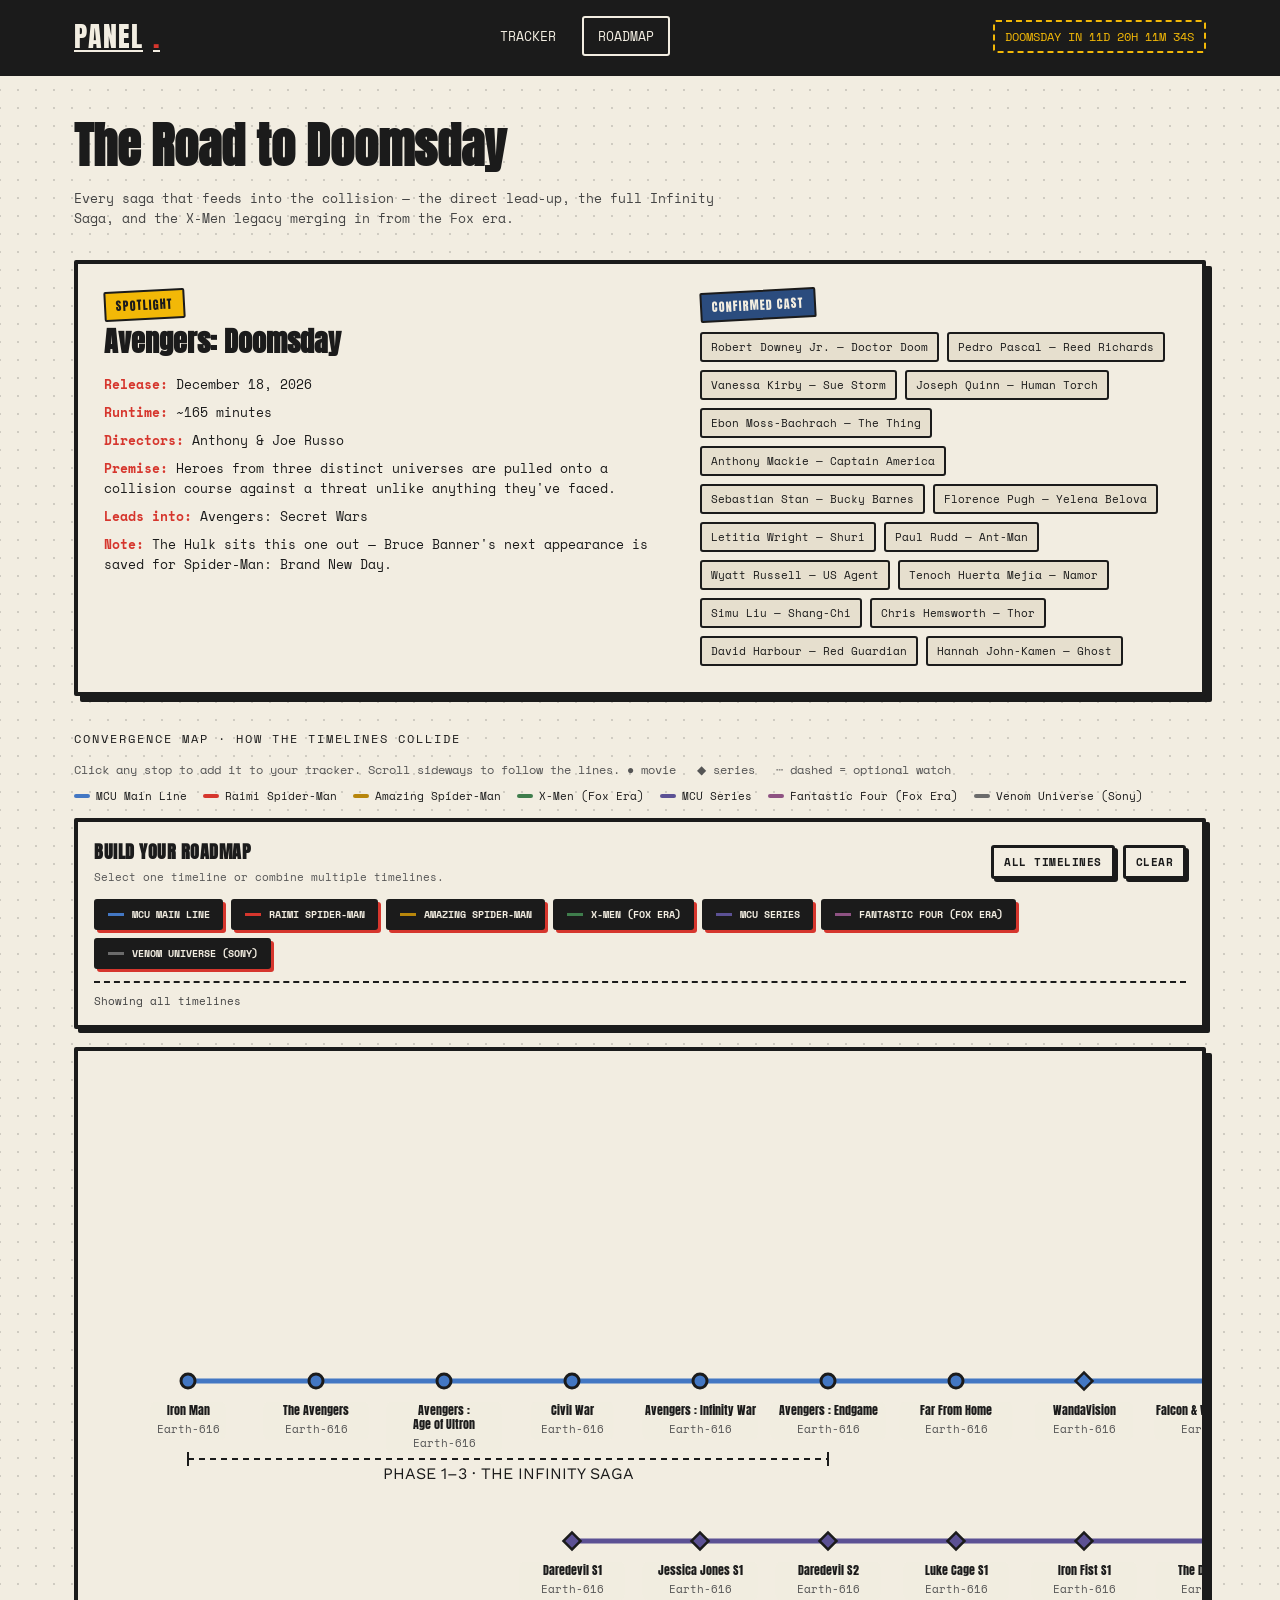
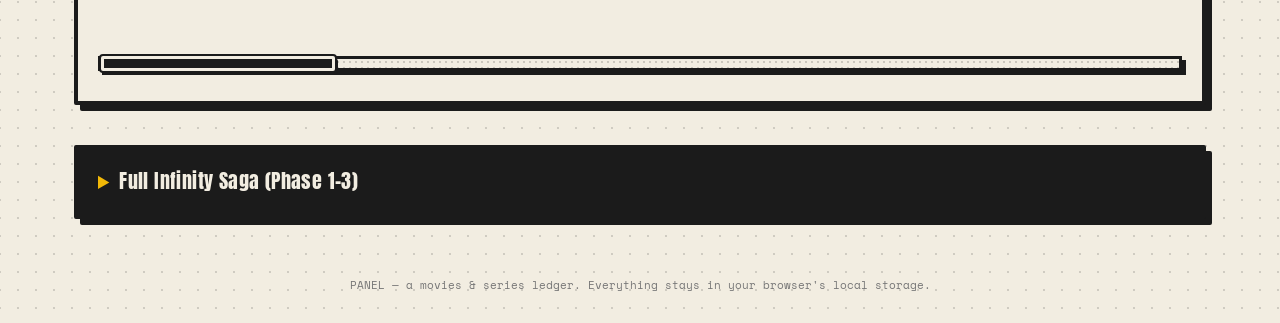
==== roadmap.html @ 441b1628 "Add files via upload" ====
<!DOCTYPE html>
<html lang="en">
<head>
<meta charset="UTF-8">
<meta name="viewport" content="width=device-width, initial-scale=1.0">
<title>PANEL — Roadmap to Avengers: Doomsday</title>
<link rel="stylesheet" href="style.css">
</head>
<body>

<nav class="topnav">
  <div class="wrap">
    <a href="index.html" class="brand">PANEL<span class="dot">.</span></a>
    <div class="navlinks">
      <a href="tracker.html"
        onclick="navigateWithTransition('tracker.html'); return false;">
        TRACKER
      </a>

      <a href="roadmap.html"
        onclick="navigateWithTransition('roadmap.html'); return false;">
        ROADMAP
      </a>
    </div>
    <div class="mini-countdown" id="miniCountdown">Doomsday in ...</div>
  </div>
</nav>

<div class="wrap">

  <section class="roadmap-hero">
    <h2>The Road to Doomsday</h2>
    <p>Every saga that feeds into the collision — the direct lead-up, the full Infinity Saga, and the X-Men legacy merging in from the Fox era.</p>
  </section>

  <section class="spotlight panel">
    <div>
      <div class="stamp watching">Spotlight</div>
      <h3>Avengers: Doomsday</h3>
      <ul class="fact-list">
        <li><b>Release:</b> December 18, 2026</li>
        <li><b>Runtime:</b> ~165 minutes</li>
        <li><b>Directors:</b> Anthony &amp; Joe Russo</li>
        <li><b>Premise:</b> Heroes from three distinct universes are pulled onto a collision course against a threat unlike anything they've faced.</li>
        <li><b>Leads into:</b> Avengers: Secret Wars</li>
        <li><b>Note:</b> The Hulk sits this one out — Bruce Banner's next appearance is saved for Spider-Man: Brand New Day.</li>
      </ul>
    </div>
    <div>
      <div class="stamp completed" style="color:#F2EDE1;">Confirmed Cast</div>
      <div class="cast-list">
        <span class="cast-chip">Robert Downey Jr. — Doctor Doom</span>
        <span class="cast-chip">Pedro Pascal — Reed Richards</span>
        <span class="cast-chip">Vanessa Kirby — Sue Storm</span>
        <span class="cast-chip">Joseph Quinn — Human Torch</span>
        <span class="cast-chip">Ebon Moss-Bachrach — The Thing</span>
        <span class="cast-chip">Anthony Mackie — Captain America</span>
        <span class="cast-chip">Sebastian Stan — Bucky Barnes</span>
        <span class="cast-chip">Florence Pugh — Yelena Belova</span>
        <span class="cast-chip">Letitia Wright — Shuri</span>
        <span class="cast-chip">Paul Rudd — Ant-Man</span>
        <span class="cast-chip">Wyatt Russell — US Agent</span>
        <span class="cast-chip">Tenoch Huerta Mejía — Namor</span>
        <span class="cast-chip">Simu Liu — Shang-Chi</span>
        <span class="cast-chip">Chris Hemsworth — Thor</span>
        <span class="cast-chip">David Harbour — Red Guardian</span>
        <span class="cast-chip">Hannah John-Kamen — Ghost</span>
      </div>
    </div>
  </section>

  <div class="strip-label">Convergence Map &middot; How the timelines collide</div>
  <div class="map-hint">Click any stop to add it to your tracker. Scroll sideways to follow the lines. ● movie &nbsp; ◆ series &nbsp; ┄ dashed = optional watch</div>
  <div class="map-legend">
    <span><i style="background:var(--track-mcu)"></i>MCU Main Line</span>
    <span><i style="background:var(--track-raimi)"></i>Raimi Spider-Man</span>
    <span><i style="background:var(--track-amazing)"></i>Amazing Spider-Man</span>
    <span><i style="background:var(--track-xmen)"></i>X-Men (Fox Era)</span>
    <span><i style="background:var(--track-mcu_series)"></i>MCU Series</span>
    <span><i style="background:var(--track-four)"></i>Fantastic Four (Fox Era)</span>
    <span><i style="background:var(--track-venom)"></i>Venom Universe (Sony)</span>
  </div>

  <div class="roadmap-selector panel" aria-label="Timeline selector">
    <div class="roadmap-selector-head">
      <div class="roadmap-selector-title">
        <strong>BUILD YOUR ROADMAP</strong>
        <span>Select one timeline or combine multiple timelines.</span>
      </div>
      <div class="roadmap-selector-actions">
        <button type="button" class="btn btn-sm btn-ghost" id="roadmapSelectAll">ALL TIMELINES</button>
        <button type="button" class="btn btn-sm btn-ghost" id="roadmapClearAll">CLEAR</button>
      </div>
    </div>
    <div class="roadmap-timeline-buttons" id="roadmapTimelineButtons"></div>
    <div class="roadmap-selection-status" id="roadmapSelectionStatus"></div>
  </div>

  <div class="map-scroll">

      <div class="panel">

        <div class="map-inner" id="mapPanel"></div>

        <div class="comic-scrollbar" id="comicScrollbar">
          <div class="comic-scrollbar-track">
            <div
              class="comic-scrollbar-thumb"
              id="comicScrollbarThumb">
            </div>
          </div>
        </div>

      </div>

    </div>

  <details class="saga panel">
    <summary>Full Infinity Saga (Phase 1–3)</summary>
    <div class="saga-list" id="infinitySaga"></div>
  </details>

</div>

<footer>PANEL — a movies &amp; series ledger. Everything stays in your browser's local storage.</footer>

<script src="script.js"></script>
<script src="roadmap-data.js"></script>
<script>
startMiniCountdown(document.getElementById('miniCountdown'));

/* -------- Convergence map: trunk + branch lines -------- */
const DX = 128, START_X = 90;
const trunkX = i => START_X + i * DX;

const TRUNK = ROADMAP_DATA.TRUNK;
const RAIMI = ROADMAP_DATA.RAIMI;
const AMAZING = ROADMAP_DATA.AMAZING;
const XMEN = ROADMAP_DATA.XMEN;
const DAREDEVIL = ROADMAP_DATA.DAREDEVIL;
const FANTASTIC_FOUR = ROADMAP_DATA.FANTASTIC_FOUR;
const VENOM = ROADMAP_DATA.VENOM;

const MERGE_A_IDX = TRUNK.findIndex(x => x.title === 'No Way Home');
const MERGE_B_IDX = TRUNK.findIndex(x => x.title === 'Deadpool & Wolverine');
const MERGE_C_IDX = TRUNK.findIndex(x => x.title === 'Daredevil: Born Again');
const MERGE_D_IDX = TRUNK.findIndex(x => x.title === 'Fantastic Four');


const TRUNK_Y = 280, RAIMI_Y = 60, VENOM_Y=220,FANTASTIC_FOUR_Y = 210, AMAZING_Y = 150, XMEN_Y = 420,DAREDEVIL_Y = 440;

function positionTrunk(items){
  return items.map((it, i) => ({...it, x: trunkX(i), y: TRUNK_Y}));
}
function positionBranch(items, mergeX, y){
  const n = items.length;
  return items.map((it, i) => ({...it, x: mergeX - (n - 1 - i) * DX, y}));
}

const trunkPts = positionTrunk(TRUNK);
const raimiPts = positionBranch(RAIMI, trunkX(MERGE_A_IDX), RAIMI_Y);
const amazingPts = positionBranch(AMAZING, trunkX(MERGE_A_IDX), AMAZING_Y);
const xmenPts = positionBranch(XMEN, trunkX(MERGE_B_IDX), XMEN_Y);
const daredevilPts = positionBranch(DAREDEVIL,trunkX(MERGE_A_IDX),DAREDEVIL_Y);
const fantasticFourPts = positionBranch(FANTASTIC_FOUR,trunkX(MERGE_B_IDX),FANTASTIC_FOUR_Y);
const VENOM_START_X = trunkX(MERGE_A_IDX) - 2 * DX;

const venomPts = VENOM.map((item, i) => ({
  ...item,
  x: VENOM_START_X + i * 1.5* DX,
  y: VENOM_Y
}));

const svgWidth = trunkX(TRUNK.length - 1) + 120;
const svgHeight = DAREDEVIL_Y + 100;

const PHASE_END_IDX = TRUNK.findIndex(x => x.title === 'Avengers : Endgame'); // last index covered by the Phase 1-3 bracket
const phaseX1 = trunkX(0), phaseX2 = trunkX(PHASE_END_IDX);
const phaseY = 358;
function venomConnection(fromX, fromY, toX, toY){
  const startY = fromY + 18;
  const midX = (fromX + toX) / 2;

  return `
    M ${fromX} ${startY}
    C ${fromX + 25} ${startY + 35},
      ${midX - 25} ${toY - 45},
      ${toX} ${toY}
  `;
}
function linePath(pts){
  return pts.map((p,i) => `${i===0?'M':'L'} ${p.x} ${p.y}`).join(' ');
}
function mergeCurve(fromX, fromY, toY){
  const midY = (fromY + toY) / 2;
  return `M ${fromX} ${fromY} C ${fromX} ${midY} ${fromX} ${midY} ${fromX} ${toY}`;
}
function nodesSvg(pts, color, labelAbove, stagger){
  return pts.map((p, i) => {
    const title = p.title.replace(/'/g, "\\'");
    const r = p.hero ? 13 : 7;
    const stag = stagger && (i % 2 === 1);
    const safeDescription = (p.description || '')
      .replace(/\\/g, '\\\\')
      .replace(/'/g, "\\'")
      .replace(/\n/g, ' ');

    const safeMustWatch = JSON.stringify(p.mustWatchBefore || [])
      .replace(/"/g, '&quot;');

    const labelY = p.hero
    ? p.y + 55
    : (
        labelAbove
          ? p.y - 18
          : p.y + 34
      );

    const titleLines = p.lines || [p.title];

    const universeY = labelAbove? labelY - (titleLines.length * 14) - 4: labelY + (titleLines.length * 14) + 4;

    const isSeries = p.type === 'series';
    const isOptional = !!p.optional;
    const dash = isOptional ? ' stroke-dasharray="3 2.5"' : '';

    // Label box dimensions
    const actualBoxWidth = p.hero
      ? 150
      : Math.min(
          116,
          Math.max(
            p.title.length * 7.5,
            p.universe.length * 6.5
          ) + 16
        );
    const boxHeight = p.hero? 70: (titleLines.length > 1 ? 52 : 38);
    const boxY = p.hero? labelY - 16: Math.min(labelY, universeY) - 13;
    const marker = p.hero
        ? ''
        : (
            isSeries
              ? `<rect
                  x="${p.x-6}"
                  y="${p.y-6}"
                  width="12"
                  height="12"
                  transform="rotate(45 ${p.x} ${p.y})"
                  fill="${color}"
                  stroke="var(--ink)"
                  stroke-width="2.5"${dash}/>`
              : `<circle
                  class="node-circle"
                  cx="${p.x}"
                  cy="${p.y}"
                  r="${r}"
                  fill="${color}"
                  stroke="var(--ink)"
                  stroke-width="3"${dash}/>`
          );

    return `
      <g class="map-node"
        onclick="openRoadmapDetails('${title}', '${p.year}', '${isSeries ? 'series' : 'movie'}', '${p.universe}', ${p.hero ? 'true' : 'false'}, ${isOptional ? 'true' : 'false'},'${safeDescription}',${safeMustWatch})">

        ${p.hero ? `
            <!-- outer comic burst -->
            <circle
              class="doomsday-burst"
              cx="${p.x}"
              cy="${p.y}"
              r="34"
            />

            <!-- yellow impact ring -->
            <circle
              class="doomsday-ring"
              cx="${p.x}"
              cy="${p.y}"
              r="24"
            />

            <!-- black outer ring -->
            <circle
              cx="${p.x}"
              cy="${p.y}"
              r="19"
              fill="var(--ink)"
            />

            <!-- main node -->
            <circle
              class="doomsday-node"
              cx="${p.x}"
              cy="${p.y}"
              r="15"
              stroke="var(--ink)"
              stroke-width="3"
            />

            <!-- highlight -->
            <circle
              cx="${p.x - 5}"
              cy="${p.y - 5}"
              r="4"
              fill="var(--cream)"
              opacity=".7"
            />
          ` : ''}

        ${marker}

        <rect
          class="${p.hero ? 'node-label-bg doomsday-label-bg' : 'node-label-bg'}"
          x="${p.x - actualBoxWidth / 2}"
          y="${boxY}"
          width="${actualBoxWidth}"
          height="${boxHeight}"
          rx="5"
          ry="5"/>

        ${(p.lines || [p.title]).map((line, index) => `
            <text
              class="node-title"
              x="${p.x}"
              y="${labelY + (labelAbove ? -index * 14 : index * 14)}"
              text-anchor="middle">${line}</text>
          `).join('')}

        <text
          class="node-universe"
          x="${p.x}"
          y="${universeY}"
          text-anchor="middle">${p.universe}</text>
        ${isOptional ? `
        <text
          class="node-optional"
          x="${p.x}"
          y="${universeY + 13}"
          text-anchor="middle">optional</text>
        ` : ''}

      </g>`;
  }).join('');
}

const ROADMAP_LAYERS = {
  mcu: {
    label:'MCU Main Line',
    color:'var(--track-mcu)',
    points:trunkPts,
    drawNodes:() => nodesSvg(trunkPts, 'var(--track-mcu)', false, true)
  },
  raimi: {
    label:'Raimi Spider-Man',
    color:'var(--track-raimi)',
    points:raimiPts,
    drawNodes:() => nodesSvg(raimiPts, 'var(--track-raimi)', true, false)
  },
  amazing: {
    label:'Amazing Spider-Man',
    color:'var(--track-amazing)',
    points:amazingPts,
    drawNodes:() => nodesSvg(amazingPts, 'var(--track-amazing)', true, false)
  },
  xmen: {
    label:'X-Men (Fox Era)',
    color:'var(--track-xmen)',
    points:xmenPts,
    drawNodes:() => nodesSvg(xmenPts, 'var(--track-xmen)', false, false)
  },
  series: {
    label:'MCU Series',
    color:'var(--track-mcu_series)',
    points:daredevilPts,
    drawNodes:() => nodesSvg(daredevilPts, 'var(--track-mcu_series)', false, false)
  },
  four: {
    label:'Fantastic Four (Fox Era)',
    color:'var(--track-four)',
    points:fantasticFourPts,
    drawNodes:() => nodesSvg(fantasticFourPts, 'var(--track-four)', true, false)
  },
  venom: {
    label:'Venom Universe (Sony)',
    color:'var(--track-venom)',
    points:venomPts,
    drawNodes:() => nodesSvg(venomPts, 'var(--track-venom)', true, false)
  }
};

const roadmapSelection = new Set(Object.keys(ROADMAP_LAYERS));

function roadmapSelected(key){
  return roadmapSelection.has(key);
}

function buildRoadmapSvg(){
  const selectedKeys = Object.keys(ROADMAP_LAYERS).filter(roadmapSelected);
  const visiblePoints = selectedKeys.flatMap(key => ROADMAP_LAYERS[key].points);

  if(!visiblePoints.length){
    return `
      <div class="roadmap-empty">
        <strong>NO TIMELINE SELECTED</strong>
        <span>Choose at least one timeline above.</span>
      </div>
    `;
  }

  const minX = Math.min(...visiblePoints.map(p => p.x));
  const maxX = Math.max(...visiblePoints.map(p => p.x));
  const minY = Math.min(...visiblePoints.map(p => p.y));
  const maxY = Math.max(...visiblePoints.map(p => p.y));

  const padX = 90;
  const padY = 90;
  const viewMinX = minX - padX;
  const viewMinY = minY - padY;
  const viewWidth = Math.max(520, maxX - minX + padX * 2);
  const viewHeight = Math.max(260, maxY - minY + padY * 2);

  const paths = [];
  const nodes = [];

  selectedKeys.forEach(key => {
    const layer = ROADMAP_LAYERS[key];

    paths.push(
      `<path d="${linePath(layer.points)}" fill="none" stroke="${layer.color}" stroke-width="5"/>`
    );

    nodes.push(layer.drawNodes());
  });

  // Convergence lines appear only when MCU Main Line is also selected.
  if(roadmapSelected('mcu')){
    if(roadmapSelected('raimi')){
      paths.push(`<path d="${mergeCurve(trunkX(MERGE_A_IDX), RAIMI_Y, TRUNK_Y)}" fill="none" stroke="var(--track-raimi)" stroke-width="5"/>`);
    }

    if(roadmapSelected('amazing')){
      paths.push(`<path d="${mergeCurve(trunkX(MERGE_A_IDX), AMAZING_Y, TRUNK_Y)}" fill="none" stroke="var(--track-amazing)" stroke-width="5"/>`);
    }

    if(roadmapSelected('xmen')){
      paths.push(`<path d="${mergeCurve(trunkX(MERGE_B_IDX), XMEN_Y, TRUNK_Y)}" fill="none" stroke="var(--track-xmen)" stroke-width="5"/>`);
    }

    if(roadmapSelected('series')){
      paths.push(`<path d="${mergeCurve(trunkX(MERGE_A_IDX), DAREDEVIL_Y, TRUNK_Y)}" fill="none" stroke="var(--track-mcu_series)" stroke-width="5"/>`);
    }

    if(roadmapSelected('four')){
      paths.push(`<path d="${mergeCurve(trunkX(MERGE_B_IDX), FANTASTIC_FOUR_Y, TRUNK_Y)}" fill="none" stroke="var(--track-four)" stroke-width="5"/>`);
    }

    if(roadmapSelected('venom')){
      paths.push(
        `<path d="${venomConnection(venomPts[1].x,venomPts[1].y,trunkX(MERGE_A_IDX),TRUNK_Y)}"
          fill="none" stroke="var(--track-venom)" stroke-width="3" stroke-dasharray="7 6"/>`
      );
    }
  }

  // Infinity Saga bracket belongs only to the MCU Main Line.
  if(roadmapSelected('mcu')){
    paths.push(`<line x1="${phaseX1}" y1="${phaseY}" x2="${phaseX2}" y2="${phaseY}" stroke="var(--ink)" stroke-width="2" stroke-dasharray="6 5"/>`);
    paths.push(`<line x1="${phaseX1}" y1="${phaseY-7}" x2="${phaseX1}" y2="${phaseY+7}" stroke="var(--ink)" stroke-width="2"/>`);
    paths.push(`<line x1="${phaseX2}" y1="${phaseY-7}" x2="${phaseX2}" y2="${phaseY+7}" stroke="var(--ink)" stroke-width="2"/>`);
    paths.push(`<text x="${(phaseX1+phaseX2)/2}" y="${phaseY+20}" text-anchor="middle" class="phase-label" fill="var(--ink)">PHASE 1–3 · THE INFINITY SAGA</text>`);
  }

  return `
    <svg
      viewBox="${viewMinX} ${viewMinY} ${viewWidth} ${viewHeight}"
      width="${viewWidth}"
      height="${viewHeight}"
      xmlns="http://www.w3.org/2000/svg"
      aria-label="Selected Marvel timeline roadmap"
    >
      ${paths.join('')}
      ${nodes.join('')}
    </svg>
  `;
}

function updateRoadmapSelectionUI(){
  document.querySelectorAll('.roadmap-timeline-btn').forEach(btn => {
    const active = roadmapSelected(btn.dataset.timeline);
    btn.classList.toggle('active', active);
    btn.setAttribute('aria-pressed', String(active));
  });

  const selected = Object.keys(ROADMAP_LAYERS)
    .filter(roadmapSelected)
    .map(key => ROADMAP_LAYERS[key].label);

  const status = document.getElementById('roadmapSelectionStatus');

  if(!selected.length){
    status.textContent = 'No timeline selected';
  } else if(selected.length === Object.keys(ROADMAP_LAYERS).length){
    status.textContent = 'Showing all timelines';
  } else {
    status.textContent =
      `Showing ${selected.length} timeline${selected.length === 1 ? '' : 's'}: ${selected.join(' + ')}`;
  }
}

function renderRoadmap(){
  const mapPanel = document.getElementById('mapPanel');
  mapPanel.innerHTML = buildRoadmapSvg();
  updateRoadmapSelectionUI();

  requestAnimationFrame(updateMapScrollTrail);
}

const roadmapButtonContainer = document.getElementById('roadmapTimelineButtons');

roadmapButtonContainer.innerHTML = Object.entries(ROADMAP_LAYERS).map(([key, layer]) => `
  <button
    type="button"
    class="roadmap-timeline-btn"
    data-timeline="${key}"
    aria-pressed="true"
  >
    <i style="background:${layer.color}"></i>
    <span>${layer.label}</span>
  </button>
`).join('');

roadmapButtonContainer.addEventListener('click', event => {
  const button = event.target.closest('.roadmap-timeline-btn');
  if(!button) return;

  const key = button.dataset.timeline;

  if(roadmapSelection.has(key)){
    roadmapSelection.delete(key);
  } else {
    roadmapSelection.add(key);
  }

  renderRoadmap();
});

document.getElementById('roadmapSelectAll').addEventListener('click', () => {
  Object.keys(ROADMAP_LAYERS).forEach(key => roadmapSelection.add(key));
  renderRoadmap();
});

document.getElementById('roadmapClearAll').addEventListener('click', () => {
  roadmapSelection.clear();
  renderRoadmap();
});


/* =====================================================
   CUSTOM COMIC BOOK SCROLLBAR
   ===================================================== */

const mapPanel =
  document.getElementById('mapPanel');

const comicScrollbar =
  document.getElementById('comicScrollbar');

const comicScrollbarThumb =
  document.getElementById('comicScrollbarThumb');

let scrollbarDragging = false;
let dragStartX = 0;
let dragStartScroll = 0;


/* ---------- update scrollbar ---------- */

function updateComicScrollbar(){

  if(!mapPanel || !comicScrollbar || !comicScrollbarThumb){
    return;
  }

  const visibleWidth =
    mapPanel.clientWidth;

  const contentWidth =
    mapPanel.scrollWidth;


  /* Nothing to scroll */

  if(contentWidth <= visibleWidth){

    comicScrollbar.style.display = 'none';

    return;
  }


  comicScrollbar.style.display = 'block';


  const trackWidth =
    comicScrollbar.clientWidth;


  const thumbWidth =
    Math.max(
      55,
      (visibleWidth / contentWidth) * trackWidth
    );


  const maxThumbTravel =
    trackWidth - thumbWidth;


  const maxScroll =
    contentWidth - visibleWidth;


  const progress =
    maxScroll > 0
      ? mapPanel.scrollLeft / maxScroll
      : 0;


  comicScrollbarThumb.style.width =
    `${thumbWidth}px`;


  comicScrollbarThumb.style.transform =
    `translateX(${progress * maxThumbTravel}px)`;
}


/* ---------- update when roadmap scrolls ---------- */

mapPanel.addEventListener(
  'scroll',
  updateComicScrollbar
);


/* ---------- resize ---------- */

window.addEventListener(
  'resize',
  updateComicScrollbar
);


/* ---------- click scrollbar track ---------- */

comicScrollbar.addEventListener(
  'pointerdown',
  function(e){

    /* If clicking the thumb, let the drag handler handle it */
    if(e.target === comicScrollbarThumb){
      return;
    }


    const rect =
      comicScrollbar.getBoundingClientRect();


    const clickX =
      e.clientX - rect.left;


    const thumbWidth =
      comicScrollbarThumb.offsetWidth;


    const trackWidth =
      comicScrollbar.clientWidth;


    const maxThumbTravel =
      trackWidth - thumbWidth;


    if(maxThumbTravel <= 0){
      return;
    }


    const percentage =
      Math.max(
        0,
        Math.min(
          1,
          (clickX - thumbWidth / 2) /
          maxThumbTravel
        )
      );


    const maxScroll =
      mapPanel.scrollWidth -
      mapPanel.clientWidth;


    mapPanel.scrollLeft =
      percentage * maxScroll;
  }
);


/* ---------- start dragging ---------- */

comicScrollbarThumb.addEventListener(
  'pointerdown',
  function(e){

    e.preventDefault();
    e.stopPropagation();

    scrollbarDragging = true;

    dragStartX =
      e.clientX;

    dragStartScroll =
      mapPanel.scrollLeft;

    comicScrollbarThumb.classList.add(
      'dragging'
    );

    comicScrollbarThumb.setPointerCapture(
      e.pointerId
    );
  }
);


/* ---------- dragging ---------- */

comicScrollbarThumb.addEventListener(
  'pointermove',
  function(e){

    if(!scrollbarDragging){
      return;
    }


    const deltaX =
      e.clientX - dragStartX;


    const trackWidth =
      comicScrollbar.clientWidth;


    const thumbWidth =
      comicScrollbarThumb.offsetWidth;


    const maxThumbTravel =
      trackWidth - thumbWidth;


    const maxScroll =
      mapPanel.scrollWidth -
      mapPanel.clientWidth;


    if(maxThumbTravel <= 0){
      return;
    }


    const scrollDelta =
      (deltaX / maxThumbTravel) *
      maxScroll;


    mapPanel.scrollLeft =
      dragStartScroll + scrollDelta;

  }
);


/* ---------- stop dragging ---------- */

function stopComicScrollbarDrag(){

  if(!scrollbarDragging){
    return;
  }

  scrollbarDragging = false;

  comicScrollbarThumb.classList.remove(
    'dragging'
  );
}


comicScrollbarThumb.addEventListener(
  'pointerup',
  stopComicScrollbarDrag
);

comicScrollbarThumb.addEventListener(
  'pointercancel',
  stopComicScrollbarDrag
);


/* ---------- mouse wheel ---------- */

mapPanel.addEventListener(
  'wheel',
  function(e){

    if(
      Math.abs(e.deltaY) >
      Math.abs(e.deltaX)
    ){

      mapPanel.scrollLeft += e.deltaY;

      e.preventDefault();
    }

  },
  { passive: false }
);


/* ---------- initial render ---------- */

requestAnimationFrame(
  updateComicScrollbar
);

setTimeout(
  updateComicScrollbar,
  200
);

setTimeout(
  updateComicScrollbar,
  600
);

/* ---------- FINAL ROADMAP RENDER ---------- */

renderRoadmap();

requestAnimationFrame(() => {
  updateComicScrollbar();
});

setTimeout(updateComicScrollbar, 100);
setTimeout(updateComicScrollbar, 500);

/* -------- Track A: Infinity Saga -------- */

const trackA = ROADMAP_DATA.TRACK_A;

document.getElementById('infinitySaga').innerHTML = trackA
  .map((item, index) => {

    const safeTitle =
      (item.title || '')
        .replace(/\\/g, '\\\\')
        .replace(/'/g, "\\'");

    const safeUniverse =
      (item.universe || 'Earth-616')
        .replace(/\\/g, '\\\\')
        .replace(/'/g, "\\'");

    const safeDescription =
      (item.description || '')
        .replace(/\\/g, '\\\\')
        .replace(/'/g, "\\'")
        .replace(/\n/g, ' ');

    const safeMustWatch =
      JSON.stringify(item.mustWatchBefore || [])
        .replace(/"/g, '&quot;');

    return `
      <div
        class="saga-item ${item.major ? 'major' : ''}"
        onclick="openRoadmapDetails(
          '${safeTitle}',
          '${item.year || ''}',
          '${item.type || 'movie'}',
          '${safeUniverse}',
          false,
          ${item.optional ? 'true' : 'false'},
          '${safeDescription}',
          ${safeMustWatch}
        )"
        title="Click to view ${safeTitle}"
      >

        <div class="saga-number">
          ${String(index + 1).padStart(2,'0')}
        </div>

        <div class="saga-phase">
          PHASE ${item.phase || ''}
        </div>

        <div class="saga-title">
          ${item.title}
        </div>

        <div class="saga-year">
          ${item.year || ''}
        </div>

      </div>
    `;
  })
  .join('<div class="saga-arrow">→</div>');
  document.body.classList.add('page-transition-in');

  setTimeout(() => {
    document.body.classList.remove('page-transition-in');
  }, 350);
</script>
<div class="roadmap-modal" id="roadmapModal">
  <div class="roadmap-modal-backdrop" onclick="closeRoadmapDetails()"></div>

  <div class="roadmap-detail-card">

    <button
      class="roadmap-modal-close"
      onclick="closeRoadmapDetails()"
      aria-label="Close"
    >×</button>

    <div class="roadmap-detail-kicker" id="roadmapDetailType">
      MOVIE
    </div>

    <h3 id="roadmapDetailTitle">Movie Title</h3>

    <div class="roadmap-detail-meta">
      <span id="roadmapDetailYear">2024</span>
      <span>•</span>
      <span id="roadmapDetailUniverse">Earth-616</span>
    </div>

    <div class="roadmap-detail-divider"></div>

<!-- SPOILER WARNING -->
<div class="spoiler-warning" id="spoilerWarning">

  <div class="spoiler-warning-icon">⚠</div>

  <div class="spoiler-warning-title">
    SPOILER WARNING
  </div>

  <p>
    The following information may contain spoilers
    for this movie or series.
  </p>

  <button
    type="button"
    class="spoiler-reveal-btn"
    onclick="revealSpoilers()"
  >
    REVEAL DETAILS
  </button>

</div>

<!-- HIDDEN DETAILS -->
<div class="spoiler-content" id="spoilerContent">

  <p id="roadmapDetailDescription">
    Movie details will appear here.
  </p>

  <div
    class="must-watch-before"
    id="mustWatchBeforeSection"
    style="display:none;"
  >
    <div class="must-watch-before-title">
      MUST WATCH BEFORE
    </div>

    <div
      class="must-watch-before-list"
      id="mustWatchBeforeList"
    ></div>
  </div>

</div>

    <button
      class="btn btn-red roadmap-add-btn"
      id="roadmapAddBtn"
    >
      + ADD TO TRACKER
    </button>

  </div>
</div>
</body>
</html>
---- style.css ----
@import url('https://fonts.googleapis.com/css2?family=Anton&family=Work+Sans:wght@400;500;600;700&family=Space+Mono:wght@400;700&display=swap');

:root{
  --cream:#F2EDE1;
  --cream-dim:#E6DFCE;
  --ink:#1B1B1B;
  --red:#D6362D;
  --blue:#2B4C7E;
  --yellow:#F2B807;
  --border:4px solid var(--ink);
  --font-display:'Anton', sans-serif;
  --font-body:'Work Sans', sans-serif;
  --font-mono:'Space Mono', monospace;
  --doom-green:#2F5D3A;
  --doom-green-dark:#183522;
  --doom-metal:#A7A99A;
}

*{box-sizing:border-box; margin:0; padding:0;}

body{
  background-color:var(--cream);
  background-image:
    radial-gradient(rgba(27,27,27,0.16) 1px, transparent 1px);
  background-size:18px 18px;
  background-position:-9px -9px;
  color:var(--ink);
  font-family:var(--font-body);
  min-height:100vh;
}

a{color:inherit;}

img{max-width:100%; display:block;}

::selection{background:var(--yellow); color:var(--ink);}

/* ---------- COMIC BOOK CURSOR ---------- */

body {
  cursor: url("data:image/svg+xml,%3Csvg xmlns='http://www.w3.org/2000/svg' width='32' height='32' viewBox='0 0 32 32'%3E%3Cpath d='M4 2 L4 25 L11 19 L15 29 L19 27 L15 18 L25 18 Z' fill='%231B1B1B' stroke='%23F2EDE1' stroke-width='2'/%3E%3C/svg%3E") 4 2, auto;
}

button,
a,
.map-node,
.saga-item,
input,
select,
textarea {
  cursor: url("data:image/svg+xml,%3Csvg xmlns='http://www.w3.org/2000/svg' width='32' height='32' viewBox='0 0 32 32'%3E%3Cpath d='M4 2 L4 25 L11 19 L15 29 L19 27 L15 18 L25 18 Z' fill='%23D6362D' stroke='%231B1B1B' stroke-width='2'/%3E%3C/svg%3E") 4 2, pointer;
}

/* ---------- layout shell ---------- */
.wrap{max-width:1180px; margin:0 auto; padding:0 24px;}

.topnav{
  background:var(--ink);
  border-bottom:var(--border);
}
.topnav .wrap{
  display:flex; align-items:center; justify-content:space-between;
  height:72px;
}
.brand{
  font-family:var(--font-display);
  font-size:28px;
  color:var(--cream);
  letter-spacing:1px;
  display:flex; align-items:center; gap:10px;
}
.brand .dot{color:var(--red);}
.navlinks{display:flex; gap:10px;}
.navlinks a{
  font-family:var(--font-mono);
  font-size:13px;
  text-transform:uppercase;
  color:var(--cream);
  text-decoration:none;
  padding:8px 14px;
  border:2px solid transparent;
  border-radius:3px;
}
.navlinks a:hover, .navlinks a.active{
  border-color:var(--cream);
}
.mini-countdown{
  font-family:var(--font-mono);
  color:var(--yellow);
  font-size:12px;
  border:2px dashed var(--yellow);
  padding:6px 10px;
  border-radius:3px;
  white-space:nowrap;
}

/* ---------- comic panel base ---------- */
.panel{
  background:var(--cream);
  border:var(--border);
  border-radius:2px;
  box-shadow:6px 6px 0 var(--ink);
  position:relative;
}
.panel.tilt-l{transform:rotate(-1.1deg);}
.panel.tilt-r{transform:rotate(1.1deg);}

.stamp{
  font-family:var(--font-display);
  font-size:12px;
  letter-spacing:1px;
  padding:4px 10px;
  border:2px solid var(--ink);
  border-radius:2px;
  display:inline-block;
  text-transform:uppercase;
  transform:rotate(-3deg);
}
.stamp.want{background:var(--cream); color:var(--ink);}
.stamp.watching{background:var(--yellow); color:var(--ink);}
.stamp.completed{background:var(--blue); color:var(--cream);}
.stamp.dropped{background:var(--red); color:var(--cream);}

.btn{
  font-family:var(--font-mono);
  font-weight:700;
  font-size:13px;
  text-transform:uppercase;
  letter-spacing:0.5px;
  background:var(--yellow);
  color:var(--ink);
  border:3px solid var(--ink);
  border-radius:3px;
  padding:10px 18px;
  box-shadow:4px 4px 0 var(--ink);
  transition:transform .08s ease;
}
.btn:hover{transform:translate(-2px,-2px); box-shadow:6px 6px 0 var(--ink);}
.btn:active{transform:translate(0,0); box-shadow:2px 2px 0 var(--ink);}
.btn.btn-red{background:var(--red); color:var(--cream);}
.btn.btn-blue{background:var(--blue); color:var(--cream);}
.btn.btn-ghost{background:var(--cream);}
.btn.btn-sm{padding:6px 10px; font-size:11px; box-shadow:3px 3px 0 var(--ink);}

/* ---------- splash page ---------- */
.splash{
  min-height:100vh;
  display:flex;
  flex-direction:column;
  align-items:center;
  justify-content:center;
  text-align:center;
  padding:40px 20px;
  gap:34px;
  position:relative;
}
.splash-eyebrow{
  font-family:var(--font-mono);
  letter-spacing:3px;
  font-size:13px;
  text-transform:uppercase;
  background:var(--ink);
  color:var(--yellow);
  padding:6px 16px;
  border-radius:3px;
}
.splash h1{
  font-family:var(--font-display);
  font-size:clamp(42px, 9vw, 108px);
  line-height:0.92;
  letter-spacing:1px;
  text-shadow:
    3px 3px 0 var(--red),
    6px 6px 0 var(--ink);
}
.splash h1 span{display:block; color:var(--blue); text-shadow:3px 3px 0 var(--ink);}

.countdown{
  display:flex;
  gap:16px;
  flex-wrap:wrap;
  justify-content:center;
}
.countdown .block{
  background:var(--ink);
  color:var(--cream);
  border:var(--border);
  border-radius:3px;
  padding:18px 22px;
  min-width:110px;
  box-shadow:6px 6px 0 var(--red);
}
.countdown .block:nth-child(even){box-shadow:6px 6px 0 var(--blue);}
.countdown .num{
  font-family:var(--font-display);
  font-size:clamp(38px, 6vw, 64px);
  line-height:1;
}
.countdown .label{
  font-family:var(--font-mono);
  font-size:12px;
  letter-spacing:2px;
  text-transform:uppercase;
  color:var(--yellow);
  margin-top:6px;
}

.enter-prompt{
  display:flex;
  flex-direction:column;
  align-items:center;
  gap:12px;
  margin-top:6px;
}
.key{
  font-family:var(--font-mono);
  background:var(--cream);
  border:3px solid var(--ink);
  border-radius:6px;
  padding:10px 34px;
  font-size:14px;
  letter-spacing:2px;
  box-shadow:4px 4px 0 var(--ink);
  animation:pulse 1.6s ease-in-out infinite;
}
@keyframes pulse{
  0%,100%{transform:translateY(0);}
  50%{transform:translateY(-6px);}
}
.enter-sub{font-family:var(--font-mono); font-size:12px; color:#555;}

.splash.clock-active .countdown .block{
  box-shadow:6px 6px 0 var(--yellow);
  animation:tick-glow 1s ease-in-out infinite;
}
.splash.clock-active .key{
  background:var(--yellow);
}
@keyframes tick-glow{
  0%,100%{transform:scale(1);}
  50%{transform:scale(1.03);}
}
@media (prefers-reduced-motion: reduce){
  .splash.clock-active .countdown .block{animation:none;}
}
.skip{
  position:absolute; top:20px; right:20px;
  font-family:var(--font-mono); font-size:12px;
  text-decoration:underline;
}

@media (prefers-reduced-motion: reduce){
  .key{animation:none;}
}

/* ---------- glitch transition (splash -> tracker) ---------- */
.glitch-overlay{
  position:fixed; inset:0;
  pointer-events:none;
  z-index:60;
  opacity:0;
  background:repeating-linear-gradient(0deg, rgba(0,0,0,0.35) 0px, rgba(0,0,0,0.35) 1px, transparent 1px, transparent 3px);
  mix-blend-mode:multiply;
}
.glitch-overlay.active{
  opacity:1;
  animation:glitch-scan-flicker 0.45s steps(6,end);
}
@keyframes glitch-scan-flicker{
  0%,100%{opacity:0.15;}
  10%{opacity:0.6;}
  20%{opacity:0.1;}
  30%{opacity:0.7;}
  40%{opacity:0.2;}
  50%{opacity:0.55;}
  60%{opacity:0.1;}
  70%{opacity:0.65;}
  80%{opacity:0.15;}
  90%{opacity:0.5;}
}

.splash.glitching{
  animation:glitch-shake 0.45s steps(3,end);
}
@keyframes glitch-shake{
  0%{transform:translate(0,0);}
  8%{transform:translate(-10px,3px) skewX(2deg);}
  16%{transform:translate(8px,-4px) skewX(-3deg);}
  24%{transform:translate(-6px,5px) skewX(1deg);}
  32%{transform:translate(9px,-2px) skewX(-2deg);}
  40%{transform:translate(-4px,-6px) skewX(3deg);}
  48%{transform:translate(7px,4px) skewX(-1deg);}
  56%{transform:translate(-9px,-3px) skewX(2deg);}
  64%{transform:translate(5px,6px) skewX(-3deg);}
  72%{transform:translate(-7px,-5px) skewX(1deg);}
  80%{transform:translate(3px,2px) skewX(-2deg);}
  88%{transform:translate(-2px,-1px) skewX(1deg);}
  100%{transform:translate(0,0) skewX(0);}
}

.splash.glitching h1,
.splash.glitching .countdown .num{
  animation:glitch-rgb 0.45s steps(3,end);
}
@keyframes glitch-rgb{
  0%,100%{filter:none;}
  10%{filter:drop-shadow(-4px 0 0 var(--red)) drop-shadow(4px 0 0 var(--blue));}
  25%{filter:drop-shadow(5px 0 0 var(--red)) drop-shadow(-5px 0 0 var(--blue));}
  40%{filter:none;}
  55%{filter:drop-shadow(-6px 2px 0 var(--red)) drop-shadow(6px -2px 0 var(--blue));}
  70%{filter:drop-shadow(3px -3px 0 var(--red)) drop-shadow(-3px 3px 0 var(--blue));}
  85%{filter:none;}
}

.glitch-blackout{
  position:fixed; inset:0; z-index:70;
  background:var(--ink);
  opacity:0;
  pointer-events:none;
  transition:opacity .15s ease;
}
.glitch-blackout.active{opacity:1;}

@media (prefers-reduced-motion: reduce){
  .splash.glitching,
  .splash.glitching h1,
  .splash.glitching .countdown .num,
  .glitch-overlay.active{
    animation:none !important;
  }
}

/* ---------- tracker page ---------- */
.hero-strip{
  padding:34px 0 10px;
}
.hero-strip h2{
  font-family:var(--font-display);
  font-size:clamp(30px,5vw,46px);
}
.hero-strip p{
  font-family:var(--font-mono);
  font-size:13px;
  color:#444;
  margin-top:6px;
}

.mode-toggle{
  display:inline-flex;
  border:3px solid var(--ink);
  border-radius:4px;
  overflow:hidden;
  margin-top:18px;
}
.mode-toggle button{
  font-family:var(--font-mono);
  font-size:12px;
  text-transform:uppercase;
  letter-spacing:0.5px;
  padding:10px 16px;
  background:var(--cream);
  border:none;
  border-right:3px solid var(--ink);
}
.mode-toggle button:last-child{border-right:none;}
.mode-toggle button.active{background:var(--yellow);}

.stats-row{
  display:grid;
  grid-template-columns:repeat(auto-fit, minmax(120px,1fr));
  gap:14px;
  margin:22px 0;
}
.stat-box{
  padding:14px;
  text-align:center;
}
.stat-box .n{font-family:var(--font-display); font-size:30px;}
.stat-box .l{font-family:var(--font-mono); font-size:11px; text-transform:uppercase; letter-spacing:1px;}

.toolbar{
  display:flex;
  flex-wrap:wrap;
  gap:12px;
  align-items:center;
  justify-content:space-between;
  margin:22px 0 8px;
}
.filters{display:flex; gap:8px; flex-wrap:wrap;}
.filters button{
  font-family:var(--font-mono);
  font-size:12px;
  text-transform:uppercase;
  background:var(--cream);
  border:2px solid var(--ink);
  border-radius:3px;
  padding:7px 12px;
}
.filters button.active{background:var(--ink); color:var(--cream);}
.search-box{
  font-family:var(--font-mono);
  font-size:13px;
  padding:9px 12px;
  border:2px solid var(--ink);
  border-radius:3px;
  background:var(--cream);
  min-width:220px;
}

.entry-form{
  padding:24px;
  margin:20px 0 30px;
  display:none;
}
.entry-form.open{display:block;}
.entry-form h3{font-family:var(--font-display); font-size:22px; margin-bottom:16px;}
.form-grid{
  display:grid;
  grid-template-columns:repeat(auto-fit, minmax(200px,1fr));
  gap:14px;
}
.field{display:flex; flex-direction:column; gap:6px;}
.field label{font-family:var(--font-mono); font-size:11px; text-transform:uppercase; letter-spacing:0.5px;}
.field input, .field select, .field textarea{
  font-family:var(--font-body);
  font-size:14px;
  padding:9px 10px;
  border:2px solid var(--ink);
  border-radius:3px;
  background:var(--cream);
}
.field.series-only{display:none;}
.field.completed-only{display:none;}
.form-actions{
  margin-top:18px;
  display:flex; gap:10px;
}

.grid{
  display:grid;
  grid-template-columns:repeat(auto-fill, minmax(240px,1fr));
  gap:26px;
  margin:20px 0 60px;
}
.card{
  padding:16px;
  display:flex;
  flex-direction:column;
  gap:10px;
}
.card .type-tag{
  font-family:var(--font-mono);
  font-size:10px;
  text-transform:uppercase;
  color:#666;
}
.card h4{
  font-family:var(--font-display);
  font-size:20px;
  line-height:1.05;
}
.card .meta{font-family:var(--font-mono); font-size:11px; color:#555;}
.card .progress{font-family:var(--font-mono); font-size:12px;}
.card .stars{font-size:15px; letter-spacing:2px;}
.card .notes{font-size:13px; color:#333;}
.card-foot{
  display:flex; justify-content:space-between; align-items:center;
  margin-top:auto;
  padding-top:8px;
  border-top:2px dashed var(--ink);
}
.card-actions{display:flex; gap:6px;}

.empty-state{
  text-align:center;
  padding:60px 20px;
  font-family:var(--font-mono);
  color:#555;
}
.empty-state .stamp{margin-bottom:14px;}

/* ---------- convergence map ---------- */
:root{
  --track-mcu:#4377c3;
  --track-raimi:#D6362D;
  --track-amazing:#B8860B;
  --track-xmen:#3F7D4C;
  --track-mcu_series:#5C5194;
  --track-four:#8e5282;
  --track-venom:#6B6B6B;
}
.map-hint{
  font-family:var(--font-mono);
  font-size:12px;
  color:#555;
  margin:14px 0 4px;
}
.map-legend{
  display:flex;
  gap:16px;
  flex-wrap:wrap;
  margin:10px 0 6px;
}
.map-legend span{
  font-family:var(--font-mono);
  font-size:11px;
  display:flex;
  align-items:center;
  gap:6px;
}
.map-legend i{
  width:16px; height:4px; display:inline-block; border-radius:2px;
}
.map-scroll{
  margin:10px 0 40px;
}
.map-scroll .panel{
  padding:20px 0;
  width:100%;
}
.map-inner{
  position:relative;
  width:100%;

  overflow-x:auto;
  overflow-y:hidden;

  padding:0 20px 20px;

  /* Hide the browser scrollbar */
  scrollbar-width:none;
  -ms-overflow-style:none;

  /* Allow horizontal scrolling */
  overscroll-behavior-x:contain;
  touch-action:pan-x;
}

.map-inner::-webkit-scrollbar{
  display:none;
}

/* Keep the roadmap wider than the visible panel */
.map-inner > svg{
  display:block;
  width:max-content;
  max-width:none;
  flex:none;
}
/* =====================================================
   CUSTOM COMIC BOOK SCROLLBAR
   ===================================================== */

.comic-scrollbar{
  position:relative;
  height:22px;
  margin:2px 20px 6px;

  cursor:url("data:image/svg+xml,%3Csvg xmlns='http://www.w3.org/2000/svg' width='32' height='32' viewBox='0 0 32 32'%3E%3Cpath d='M4 2 L4 25 L11 19 L15 29 L19 27 L15 18 L25 18 Z' fill='%231B1B1B' stroke='%23F2EDE1' stroke-width='2'/%3E%3C/svg%3E") 4 2, auto;
}


/* Track */

.comic-scrollbar-track{
  position:absolute;
  left:0;
  right:0;
  top:3px;

  height:15px;

  background:
    radial-gradient(
      circle,
      rgba(27,27,27,.18) 1px,
      transparent 1.5px
    );

  background-size:6px 6px;
  background-color:var(--cream);

  border:3px solid var(--ink);

  box-shadow:4px 4px 0 var(--ink);

  cursor:inherit;
}


/* Thumb */
.comic-scrollbar-thumb {
  touch-action: none;
  user-select: none;
  -webkit-user-select: none;
}


.comic-scrollbar-thumb{
  position:absolute;

  left:0;
  top:-3px;

  height:15px;
  min-width:55px;

  background:var(--ink);

  border:3px solid var(--cream);

  box-shadow:
    0 0 0 2px var(--ink),
    3px 3px 0 var(--ink);

  border-radius:2px;

  cursor:url("data:image/svg+xml,%3Csvg xmlns='http://www.w3.org/2000/svg' width='32' height='32' viewBox='0 0 32 32'%3E%3Cpath d='M4 2 L4 25 L11 19 L15 18 L25 18 Z' fill='%23D6362D' stroke='%231B1B1B' stroke-width='2'/%3E%3C/svg%3E") 4 2, auto;

  transition:
    background .1s ease,
    transform .08s ease;
}


/* Hover */

.comic-scrollbar-thumb:hover{
  background:var(--red);
  transform:translateY(-1px);
}


/* Dragging */

.comic-scrollbar-thumb.dragging{
  background:var(--track-mcu);
  transform:translateY(1px);

  cursor:grabbing;
}


/* Mobile */

@media(max-width:640px){

  .comic-scrollbar{
    margin-left:18px;
    margin-right:18px;
  }

  .comic-scrollbar-thumb{
    min-width:45px;
  }

}
.map-node .node-circle{transition:transform .12s ease;}
.map-node:hover .node-circle{transform:scale(1.25); transform-box:fill-box; transform-origin:center;}
.map-node text{font-family:var(--font-mono); font-size:11px;}
.map-node .node-title{font-family:var(--font-display); font-size:12px;}
.map-node .plus{font-family:var(--font-mono); font-size:10px; fill:var(--ink);}

.node-label-bg {
  fill: var(--cream);
  fill-opacity: 0.88;
  stroke: none;
}

.node-title {
  fill: var(--ink);
  font-weight: 400;
}

.node-universe {
  fill: #555;
}
.node-optional{
  fill:#8a8a8a;
  font-style:italic;
}/* ---------- ROADMAP DETAIL MODAL ---------- */

.roadmap-modal{
  position:fixed;
  inset:0;
  z-index:100;

  display:flex;
  align-items:center;
  justify-content:center;

  padding:24px;

  visibility:hidden;
  opacity:0;

  transition:
    opacity .18s ease,
    visibility .18s ease;
}

.roadmap-modal.open{
  visibility:visible;
  opacity:1;
}

.roadmap-modal-backdrop{
  position:absolute;
  inset:0;

  background:rgba(27,27,27,.62);
  backdrop-filter:blur(2px);
}

.roadmap-detail-card{
  position:relative;
  z-index:1;

  width:min(430px, 100%);

  padding:28px;

  background:var(--cream);

  border:4px solid var(--ink);
  border-radius:3px;

  box-shadow:
    8px 8px 0 var(--red),
    14px 14px 0 var(--ink);

  transform:rotate(-1deg) scale(.94);

  transition:transform .18s ease;
}

.roadmap-modal.open .roadmap-detail-card{
  transform:rotate(-1deg) scale(1);
}

/* comic corner accent */

.roadmap-detail-card::before{
  content:"";
  position:absolute;

  top:12px;
  right:12px;

  width:28px;
  height:28px;

  background:var(--yellow);

  border:3px solid var(--ink);

  transform:rotate(8deg);
}

.roadmap-modal-close{
  position:absolute;
  top:12px;
  right:12px;
  z-index:2;

  width:32px;
  height:32px;

  background:var(--red);
  color:var(--cream);

  border:3px solid var(--ink);
  border-radius:2px;

  font-family:var(--font-display);
  font-size:22px;
  line-height:1;

  cursor:pointer;

  box-shadow:3px 3px 0 var(--ink);
}

.roadmap-modal-close:hover{
  transform:translate(-1px,-1px);
  box-shadow:4px 4px 0 var(--ink);
}

.roadmap-detail-kicker{
  display:inline-block;

  font-family:var(--font-mono);
  font-size:10px;
  font-weight:700;
  letter-spacing:2px;

  background:var(--ink);
  color:var(--yellow);

  padding:6px 9px;
  margin-bottom:12px;

  transform:rotate(-2deg);
}

.roadmap-detail-card h3{
  font-family:var(--font-display);
  font-size:32px;
  line-height:1;

  max-width:340px;

  margin-bottom:12px;
}

.roadmap-detail-meta{
  display:flex;
  align-items:center;
  gap:8px;

  font-family:var(--font-mono);
  font-size:12px;

  color:#555;
}

.roadmap-detail-divider{
  height:3px;

  background:var(--ink);

  margin:18px 0;
}

.roadmap-detail-card p{
  font-size:14px;
  line-height:1.5;
  color:#333;

  margin-bottom:22px;
}

.roadmap-add-btn{
  width:100%;
}

body.modal-open{
  overflow:hidden;
}
/* ---------- DOOMSDAY HERO NODE ---------- */

.doomsday-burst{
  fill:var(--yellow);
  fill-opacity:.18;
  stroke:var(--yellow);
  stroke-width:2;
  stroke-dasharray:3 6;
}

.doomsday-ring{
  fill:none;
  stroke:var(--yellow);
  stroke-width:3;
}

.doomsday-node{
  filter:drop-shadow(4px 4px 0 var(--ink));
}

.doomsday-label-bg{
  fill:var(--ink);
  fill-opacity:1;
  stroke:var(--yellow);
  stroke-width:3px;
}

.map-node:has(.doomsday-node) .node-title{
  fill:var(--cream);
}

.map-node:has(.doomsday-node) .node-universe{
  fill:var(--yellow);
}

/* Special Doomsday label */

.map-node:has(.doomsday-node) .node-title{
  font-family:var(--font-display);
  font-size:16px;
  font-weight:350;
}

.map-node:has(.doomsday-node) .node-universe{
  font-size:11px;
  font-weight:700;
  fill:var(--red);
}

/* ---------- roadmap timeline selector ---------- */

.roadmap-selector{
  padding:16px;
  margin:14px 0 18px;
  box-shadow:4px 4px 0 var(--ink);
}

.roadmap-selector-head{
  display:flex;
  align-items:center;
  justify-content:space-between;
  gap:16px;
  flex-wrap:wrap;
  margin-bottom:14px;
}

.roadmap-selector-title{
  display:flex;
  flex-direction:column;
  gap:4px;
}

.roadmap-selector-title strong{
  font-family:var(--font-display);
  font-size:18px;
  letter-spacing:.5px;
}

.roadmap-selector-title span{
  font-family:var(--font-mono);
  font-size:11px;
  color:#555;
}

.roadmap-selector-actions{
  display:flex;
  gap:8px;
  flex-wrap:wrap;
}

.roadmap-timeline-buttons{
  display:flex;
  flex-wrap:wrap;
  gap:8px;
}

.roadmap-timeline-btn{
  display:inline-flex;
  align-items:center;
  gap:7px;
  padding:8px 11px;
  border:2px solid var(--ink);
  border-radius:3px;
  background:var(--cream);
  color:var(--ink);
  font-family:var(--font-mono);
  font-size:10px;
  font-weight:700;
  text-transform:uppercase;
  line-height:1.1;
  transition:transform .08s ease, background .08s ease;
}

.roadmap-timeline-btn:hover{
  transform:translate(-1px,-1px);
}

.roadmap-timeline-btn i{
  width:18px;
  height:5px;
  flex:0 0 auto;
  border:1px solid var(--ink);
  display:block;
}

.roadmap-timeline-btn.active{
  background:var(--ink);
  color:var(--cream);
  box-shadow:3px 3px 0 var(--red);
}

.roadmap-selection-status{
  margin-top:12px;
  padding-top:10px;
  border-top:2px dashed var(--ink);
  font-family:var(--font-mono);
  font-size:11px;
  color:#444;
}

.roadmap-empty{
  min-height:220px;
  display:flex;
  flex-direction:column;
  align-items:center;
  justify-content:center;
  gap:8px;
  text-align:center;
  font-family:var(--font-mono);
}

.roadmap-empty strong{
  font-family:var(--font-display);
  font-size:22px;
}

.roadmap-empty span{
  font-size:12px;
  color:#555;
}

/* ---------- roadmap page ---------- */
.roadmap-hero{padding:34px 0 6px;}
.roadmap-hero h2{font-family:var(--font-display); font-size:clamp(30px,5vw,48px);}
.roadmap-hero p{font-family:var(--font-mono); font-size:13px; color:#444; margin-top:6px; max-width:640px;}

.spotlight{
  padding:26px;
  margin:26px 0;
  display:grid;
  grid-template-columns:1.2fr 1fr;
  gap:24px;
}
.spotlight h3{font-family:var(--font-display); font-size:28px;}
.fact-list{list-style:none; font-family:var(--font-mono); font-size:13px; margin-top:12px; display:flex; flex-direction:column; gap:8px;}
.fact-list b{color:var(--red);}
.cast-list{display:flex; flex-wrap:wrap; gap:8px; margin-top:12px;}
.cast-chip{
  font-family:var(--font-mono);
  font-size:11px;
  background:var(--cream-dim);
  border:2px solid var(--ink);
  border-radius:3px;
  padding:5px 9px;
}

.strip-label{
  font-family:var(--font-mono);
  font-size:12px;
  text-transform:uppercase;
  letter-spacing:2px;
  margin:34px 0 12px;
}
.filmstrip{
  display:flex;
  gap:0;
  overflow-x:auto;
  padding:20px 6px 30px;
  align-items:stretch;
}
.reel-panel{
  min-width:220px;
  max-width:220px;
  padding:16px;
  margin-right:34px;
  flex-shrink:0;
  display:flex;
  flex-direction:column;
  gap:8px;
  position:relative;
}
.reel-panel::after{
  content:"→";
  position:absolute;
  right:-30px;
  top:50%;
  transform:translateY(-50%);
  font-family:var(--font-display);
  font-size:26px;
  color:var(--ink);
}
.reel-panel:last-child::after{content:"";}
.reel-panel .yr{font-family:var(--font-mono); font-size:11px; color:var(--red);}
.reel-panel h4{font-family:var(--font-display); font-size:18px; line-height:1.05;}
.reel-panel p{font-size:12px; color:#333; flex-grow:1;}
.reel-panel.hero-panel{
  background:var(--ink);
  color:var(--cream);
}
.reel-panel.hero-panel .yr{color:var(--yellow);}
.reel-panel.hero-panel p{color:var(--cream-dim);}

details.saga{
  margin:16px 0;
  padding:16px 20px;
}
details.saga summary{
  font-family:var(--font-display);
  font-size:18px;
}
/* ---------- INFINITY SAGA COMIC STRIP ---------- */

/* ---------- INFINITY SAGA COMIC STRIP ---------- */

details.saga{
  margin:18px 0 28px;
  padding:0;
  overflow:hidden;
}

details.saga summary{
  font-family:var(--font-display);
  font-size:20px;
  padding:16px 20px;
  background:var(--ink);
  color:var(--cream);
  border-bottom:3px solid var(--ink);
  list-style-position:inside;
  letter-spacing:.4px;
}

details.saga summary::marker{
  color:var(--yellow);
}

.saga-list{
  display:flex;
  align-items:center;
  gap:0;
  overflow-x:auto;

  padding:26px 28px 32px;

  background:
    radial-gradient(
      rgba(27,27,27,.12) 1px,
      transparent 1px
    );
  background-size:12px 12px;

  scrollbar-width:thin;
  scrollbar-color:var(--ink) var(--cream-dim);
}

/* ---------- individual movie card ---------- */

.saga-item{
  position:relative;

  flex:0 0 155px;
  min-height:120px;

  display:flex;
  flex-direction:column;
  justify-content:center;

  padding:14px 12px;

  background:var(--cream);
  border:3px solid var(--ink);
  border-radius:2px;

  box-shadow:5px 5px 0 var(--ink);

  text-align:center;

  transition:
    transform .12s ease,
    box-shadow .12s ease,
    background .12s ease;
}
.saga-item:active {
  transform:translate(2px,2px) !important;
  box-shadow:2px 2px 0 var(--ink);
}
.saga-item:hover{
  transform:translate(-2px,-3px) rotate(-1deg);
  box-shadow:7px 7px 0 var(--ink);
  background:var(--yellow);
}

/* alternating comic-book tilt */

.saga-item:nth-child(4n+1){
  transform:rotate(-1deg);
}

.saga-item:nth-child(4n+2){
  transform:rotate(.7deg);
}

.saga-item:nth-child(4n+3){
  transform:rotate(-.5deg);
}

.saga-item:nth-child(4n){
  transform:rotate(1deg);
}

.saga-item:nth-child(4n+1):hover,
.saga-item:nth-child(4n+2):hover,
.saga-item:nth-child(4n+3):hover,
.saga-item:nth-child(4n):hover{
  transform:translate(-2px,-3px) rotate(0deg);
}

/* ---------- number ---------- */

.saga-number{
  position:absolute;
  top:7px;
  left:8px;

  font-family:var(--font-mono);
  font-size:9px;
  font-weight:700;

  color:#666;
}

/* ---------- phase label ---------- */

.saga-phase{
  font-family:var(--font-mono);
  font-size:9px;
  font-weight:700;

  letter-spacing:1px;

  color:var(--red);

  margin-bottom:6px;
}

/* ---------- title ---------- */

.saga-title{
  font-family:var(--font-display);
  font-size:16px;
  line-height:1.05;

  color:var(--ink);
}

/* ---------- year ---------- */

.saga-year{
  font-family:var(--font-mono);
  font-size:10px;

  color:#555;

  margin-top:7px;
}

/* ---------- arrows ---------- */

.saga-arrow{
  flex:0 0 auto;

  font-family:var(--font-display);
  font-size:25px;

  color:var(--red);

  margin:0 11px;

  text-shadow:2px 2px 0 var(--ink);
}
/* ---------- MUST WATCH BEFORE ---------- */

.must-watch-before{
  margin-top:20px;
  padding-top:14px;
  border-top:2px dashed var(--ink);
}

.must-watch-before-title{
  font-family:var(--font-mono);
  font-size:10px;
  font-weight:700;
  letter-spacing:1.5px;
  margin-bottom:9px;
}

.must-watch-before-list{
  display:flex;
  flex-wrap:wrap;
  gap:7px;
}

.must-watch-item{
  display:inline-block;
  font-family:var(--font-mono);
  font-size:10px;
  padding:6px 9px;
  background:var(--cream-dim);
  border:2px solid var(--ink);
  box-shadow:2px 2px 0 var(--ink);
}

/* ===================== SPOILER WARNING ===================== */

.spoiler-warning {
  position: relative;
  margin: 18px 0;
  padding: 24px 22px;
  text-align: center;

  background:
    linear-gradient(
      135deg,
      rgba(234, 102, 102, 0.72),
      rgba(60, 60, 60, 0.38)
    );

  border: 1px solid rgba(255,255,255,.22);
  border-radius: 8px;

  backdrop-filter: blur(12px);
  -webkit-backdrop-filter: blur(12px);

  box-shadow:
    inset 0 0 25px rgba(255,255,255,.035),
    0 8px 30px rgba(0,0,0,.25);

  overflow: hidden;

  transition:
    opacity .3s ease,
    transform .3s ease,
    max-height .4s ease,
    margin .4s ease,
    padding .4s ease;
}

.spoiler-warning-icon {
  font-size: 24px;
  margin-bottom: 6px;
}

.spoiler-warning-title {
  font-weight: 900;
  letter-spacing: 2px;
  font-size: 14px;
}

.spoiler-warning p {
  margin: 8px auto 16px;
  max-width: 360px;

  font-size: 12px;
  line-height: 1.5;
  opacity: .72;
}

.spoiler-reveal-btn {
  appearance: none;
  border: 2px solid var(--ink);
  background: var(--cream);
  color: var(--ink);

  padding: 9px 18px;

  font-family: inherit;
  font-size: 11px;
  font-weight: 900;
  letter-spacing: 1.5px;

  cursor: pointer;

  box-shadow: 4px 4px 0 var(--ink);

  transition:
    transform .15s ease,
    box-shadow .15s ease;
}

.spoiler-reveal-btn:hover {
  transform: translate(2px, 2px);
  box-shadow: 2px 2px 0 var(--ink);
}

.spoiler-reveal-btn:active {
  transform: translate(4px, 4px);
  box-shadow: 0 0 0 var(--ink);
}


/* ===================== SPOILER CONTENT ===================== */

.spoiler-content {
  display: none;

  opacity: 0;
  transform: translateY(8px);
}

.spoiler-content.spoiler-visible {
  display: block;

  animation: spoilerReveal .4s ease forwards;
}

.spoiler-warning.spoiler-hidden {
  display: none;
}

@keyframes spoilerReveal {

  from {
    opacity: 0;
    transform: translateY(8px);
  }

  to {
    opacity: 1;
    transform: translateY(0);
  }

}
/* ---------- major MCU moments ---------- */

.saga-item.major{
  background:var(--ink);
  color:var(--cream);

  box-shadow:6px 6px 0 var(--red);
}

.saga-item.major .saga-number{
  color:var(--yellow);
}

.saga-item.major .saga-phase{
  color:var(--yellow);
}

.saga-item.major .saga-title{
  color:var(--cream);
}

.saga-item.major .saga-year{
  color:var(--cream-dim);
}

.saga-item.major:hover{
  background:var(--red);
  box-shadow:7px 7px 0 var(--ink);
}

/* ---------- scrollbar ---------- */

.saga-list::-webkit-scrollbar{
  height:12px;
}

.saga-list::-webkit-scrollbar-track{
  background:var(--cream-dim);
  border:2px solid var(--ink);
}

.saga-list::-webkit-scrollbar-thumb{
  background:var(--ink);
  border:2px solid var(--cream-dim);
}

.saga-list::-webkit-scrollbar-thumb:hover{
  background:var(--red);
}

/* ---------- mobile ---------- */

@media (max-width:640px){

  details.saga summary{
    font-size:18px;
  }

  .saga-list{
    padding-left:18px;
    padding-right:18px;
  }

  .saga-item{
    flex-basis:140px;
    min-height:112px;
  }

  .saga-title{
    font-size:15px;
  }

  .saga-arrow{
    margin:0 7px;
  }
}

.toast{
  position:fixed;
  bottom:24px;
  right:24px;
  background:var(--ink);
  color:var(--cream);
  font-family:var(--font-mono);
  font-size:13px;
  padding:12px 18px;
  border-radius:4px;
  border:2px solid var(--yellow);
  transform:translateY(120%);
  transition:transform .25s ease;
  z-index:50;
}
.toast.show{transform:translateY(0);}

footer{
  text-align:center;
  font-family:var(--font-mono);
  font-size:11px;
  color:#777;
  padding:30px 0;
}
/* =====================================================
   AVENGERS: DOOMSDAY SPECIAL MODAL
   ===================================================== */

.hero-modal .roadmap-detail-card{
  width:min(480px, 100%);

  background:var(--ink);

  border:4px solid var(--yellow);

  box-shadow:
    8px 8px 0 var(--red),
    14px 14px 0 var(--ink);

  transform:rotate(-1deg) scale(.94);
}

.hero-modal.open .roadmap-detail-card{
  transform:rotate(-1deg) scale(1);
}


/* comic burst behind the card */

.hero-modal .roadmap-detail-card::before{
  content:"";

  position:absolute;

  top:-18px;
  right:-18px;

  width:54px;
  height:54px;

  background:var(--yellow);

  border:4px solid var(--ink);

  clip-path:polygon(
    50% 0%,
    61% 24%,
    82% 10%,
    78% 35%,
    100% 38%,
    79% 52%,
    94% 72%,
    68% 67%,
    60% 100%,
    47% 76%,
    23% 91%,
    28% 65%,
    0% 61%,
    24% 48%,
    7% 26%,
    34% 32%
  );

  transform:rotate(12deg);
}


/* warning label */

.hero-modal .roadmap-detail-kicker{
  background:var(--red);
  color:var(--cream);

  border:2px solid var(--yellow);

  font-size:11px;
  letter-spacing:2px;

  padding:7px 10px;

  transform:rotate(-2deg);
}


/* title */

.hero-modal .roadmap-detail-card h3{
  color:var(--cream);

  font-family:var(--font-display);

  font-size:42px;
  line-height:.95;

  letter-spacing:.5px;

  max-width:400px;

  margin-top:12px;
}


/* metadata */

.hero-modal .roadmap-detail-meta{
  color:var(--yellow);

  font-family:var(--font-mono);

  font-weight:700;

  text-transform:uppercase;
}


/* divider */

.hero-modal .roadmap-detail-divider{
  height:4px;

  background:var(--red);

  border:none;

  margin:20px 0;
}


/* description */

.hero-modal .roadmap-detail-card p{
  color:var(--cream-dim);

  font-family:var(--font-body);

  font-size:14px;

  line-height:1.55;
}

.hero-modal .roadmap-detail-card p strong{
  color:var(--yellow);

  font-family:var(--font-display);

  font-size:18px;

  letter-spacing:.5px;
}


/* Secret Wars connection */

.hero-detail-destination{
  display:inline-block;

  background:var(--yellow);
  color:var(--ink);

  border:3px solid var(--ink);

  padding:8px 11px;

  font-family:var(--font-mono);

  font-size:11px;
  font-weight:700;

  box-shadow:4px 4px 0 var(--red);

  transform:rotate(-1deg);
}


/* special tracker button */

.hero-modal .roadmap-add-btn{
  width:100%;

  background:var(--cream);
  color:var(--ink);

  border-color:var(--yellow);

  box-shadow:5px 5px 0 var(--yellow);

  font-size:13px;
}

.hero-modal .roadmap-add-btn:hover{
  transform:translate(-2px,-2px);

  box-shadow:7px 7px 0 var(--yellow);
}


/* close button */

.hero-modal .roadmap-modal-close{
  background:var(--yellow);
  color:var(--ink);

  border-color:var(--ink);
}

.hero-modal .roadmap-detail-card{
  background:var(--doom-green-dark);
  border:4px solid var(--doom-green);

  box-shadow:
    8px 8px 0 var(--ink),
    14px 14px 0 var(--red);
}
.hero-modal .roadmap-detail-card h3{
  color:var(--doom-green);
  text-shadow:
    2px 2px 0 var(--ink);

  font-size:42px;
}

.hero-modal .roadmap-detail-card h3{
  color:var(--cream);
  text-shadow:
    3px 3px 0 var(--doom-green);
}

.hero-modal .roadmap-detail-kicker{
  background:var(--red);
  color:var(--cream);
  border:2px solid var(--doom-metal);
}

.hero-modal .roadmap-detail-meta{
  color:var(--doom-metal);
}

.hero-detail-destination{
  background:var(--yellow);
  color:var(--ink);
  border-color:var(--ink);
  box-shadow:4px 4px 0 var(--doom-green);
}
.doomsday-node{
  fill:var(--doom-green);
  stroke:var(--ink);
  filter:drop-shadow(4px 4px 0 var(--ink));
}

.doomsday-ring{
  fill:none;
  stroke:var(--doom-metal);
  stroke-width:3;
}
.doomsday-burst{
  fill:var(--yellow);
  fill-opacity:.18;
  stroke:var(--yellow);
}
@media (max-width:760px){
  .spotlight{grid-template-columns:1fr;}
  .navlinks{gap:4px;}
  .navlinks a{padding:8px 8px; font-size:11px;}
}
/* ---------- PAGE TRANSITIONS ---------- */

body.page-transition-out {
  animation: pageOutLeft 0.32s ease forwards;
}

body.page-transition-in {
  animation: pageInRight 0.32s ease forwards;
}

@keyframes pageOutLeft {
  0% {
    opacity: 1;
    transform: translateX(0);
  }

  100% {
    opacity: 0;
    transform: translateX(-35px);
  }
}

@keyframes pageInRight {
  0% {
    opacity: 0;
    transform: translateX(35px);
  }

  100% {
    opacity: 1;
    transform: translateX(0);
  }
}

@media (prefers-reduced-motion: reduce) {
  body.page-transition-out,
  body.page-transition-in {
    animation: none;
  }
}
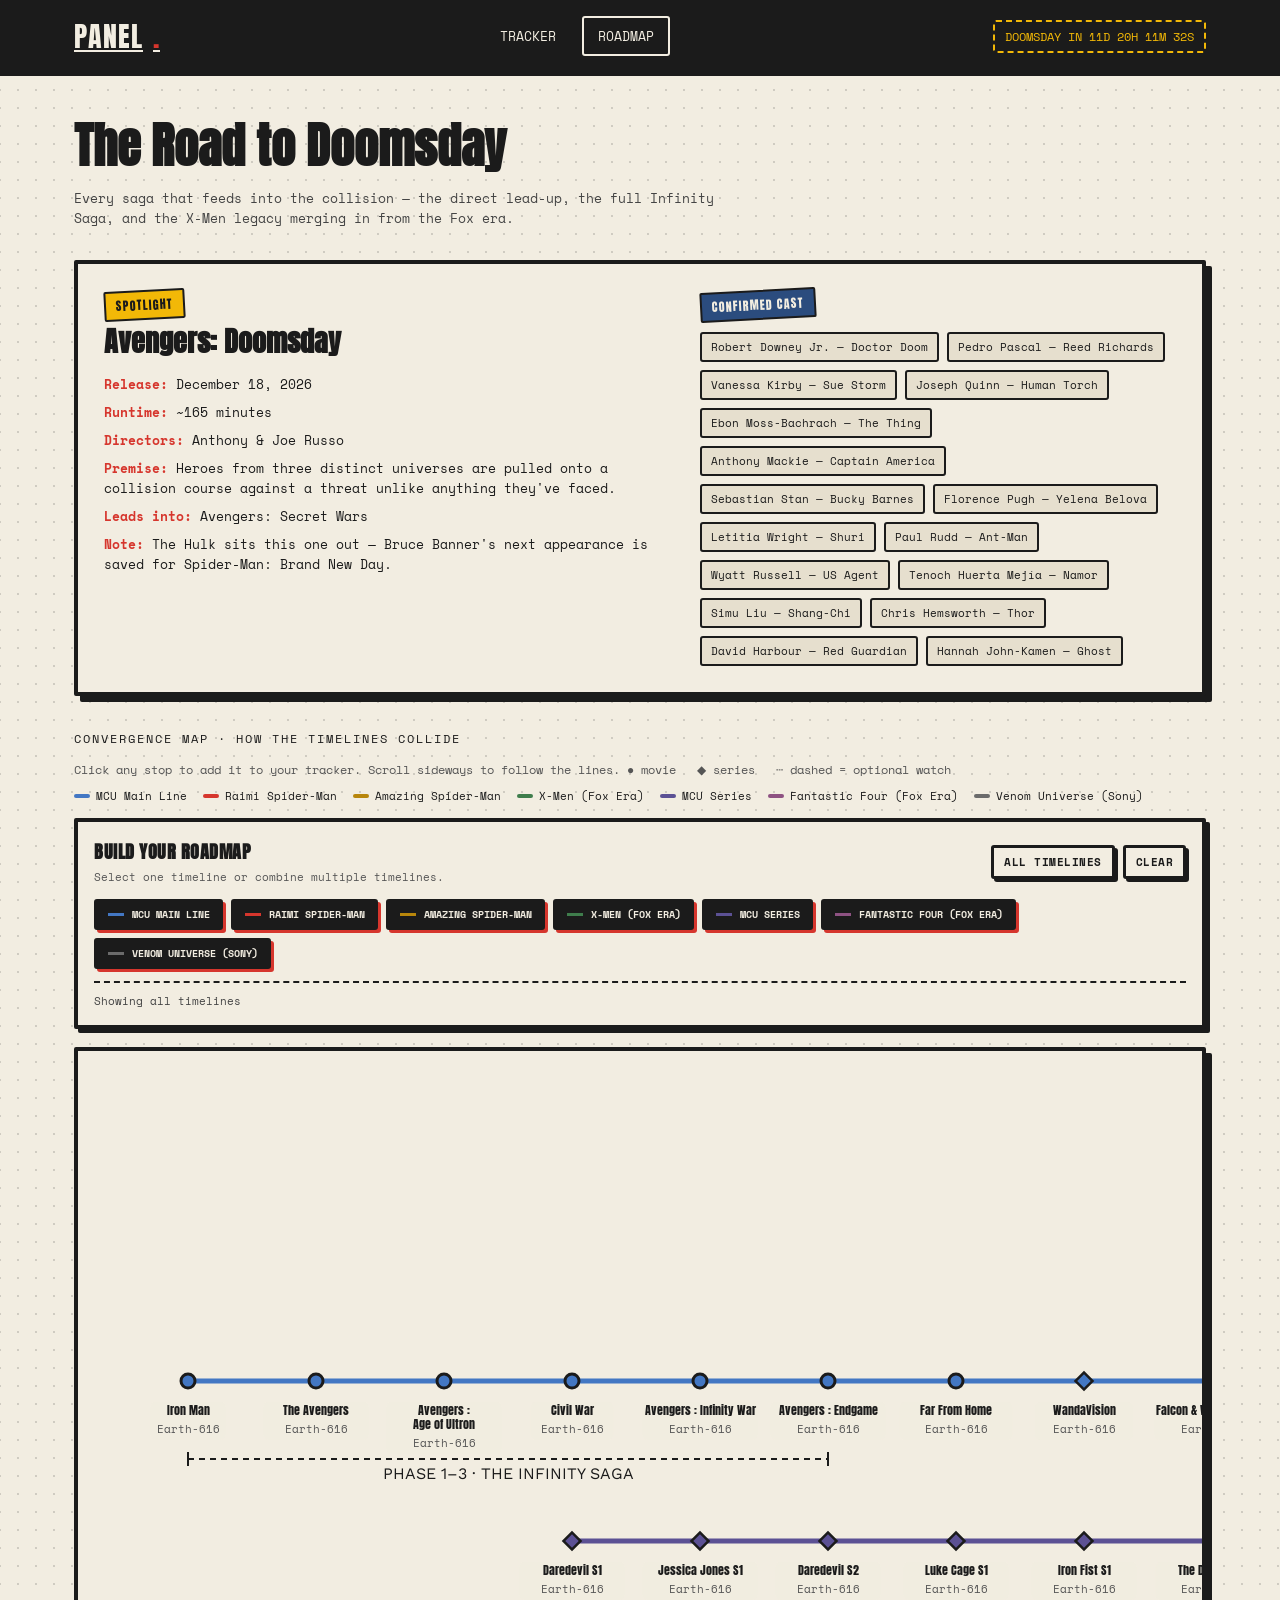
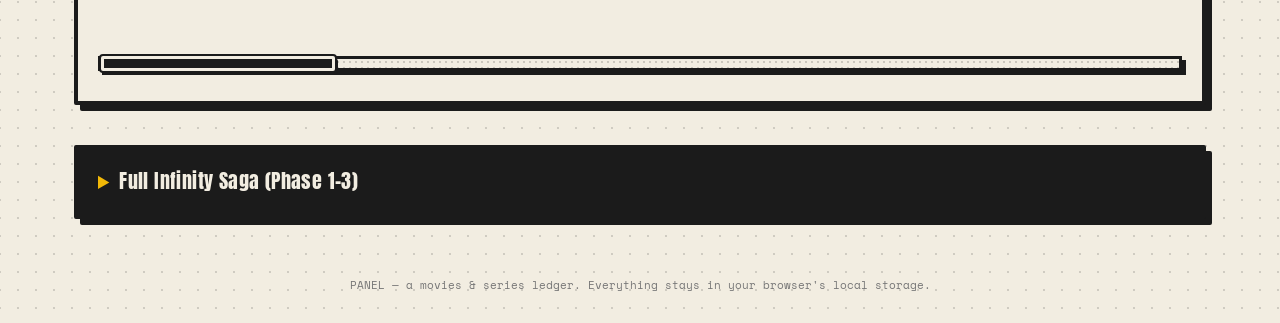
==== commit c07e11a3: "Update roadmap.html" ====
--- a/roadmap.html
+++ b/roadmap.html
@@ -509,11 +509,18 @@
 }
 
 function renderRoadmap(){
-  const mapPanel = document.getElementById('mapPanel');
-  mapPanel.innerHTML = buildRoadmapSvg();
+
+  const mapPanel =
+    document.getElementById('mapPanel');
+
+  mapPanel.innerHTML =
+    buildRoadmapSvg();
+
   updateRoadmapSelectionUI();
 
-  requestAnimationFrame(updateMapScrollTrail);
+  requestAnimationFrame(() => {
+    updateComicScrollbar();
+  });
 }
 
 const roadmapButtonContainer = document.getElementById('roadmapTimelineButtons');
@@ -1015,4 +1022,4 @@
   </div>
 </div>
 </body>
-</html>+</html>
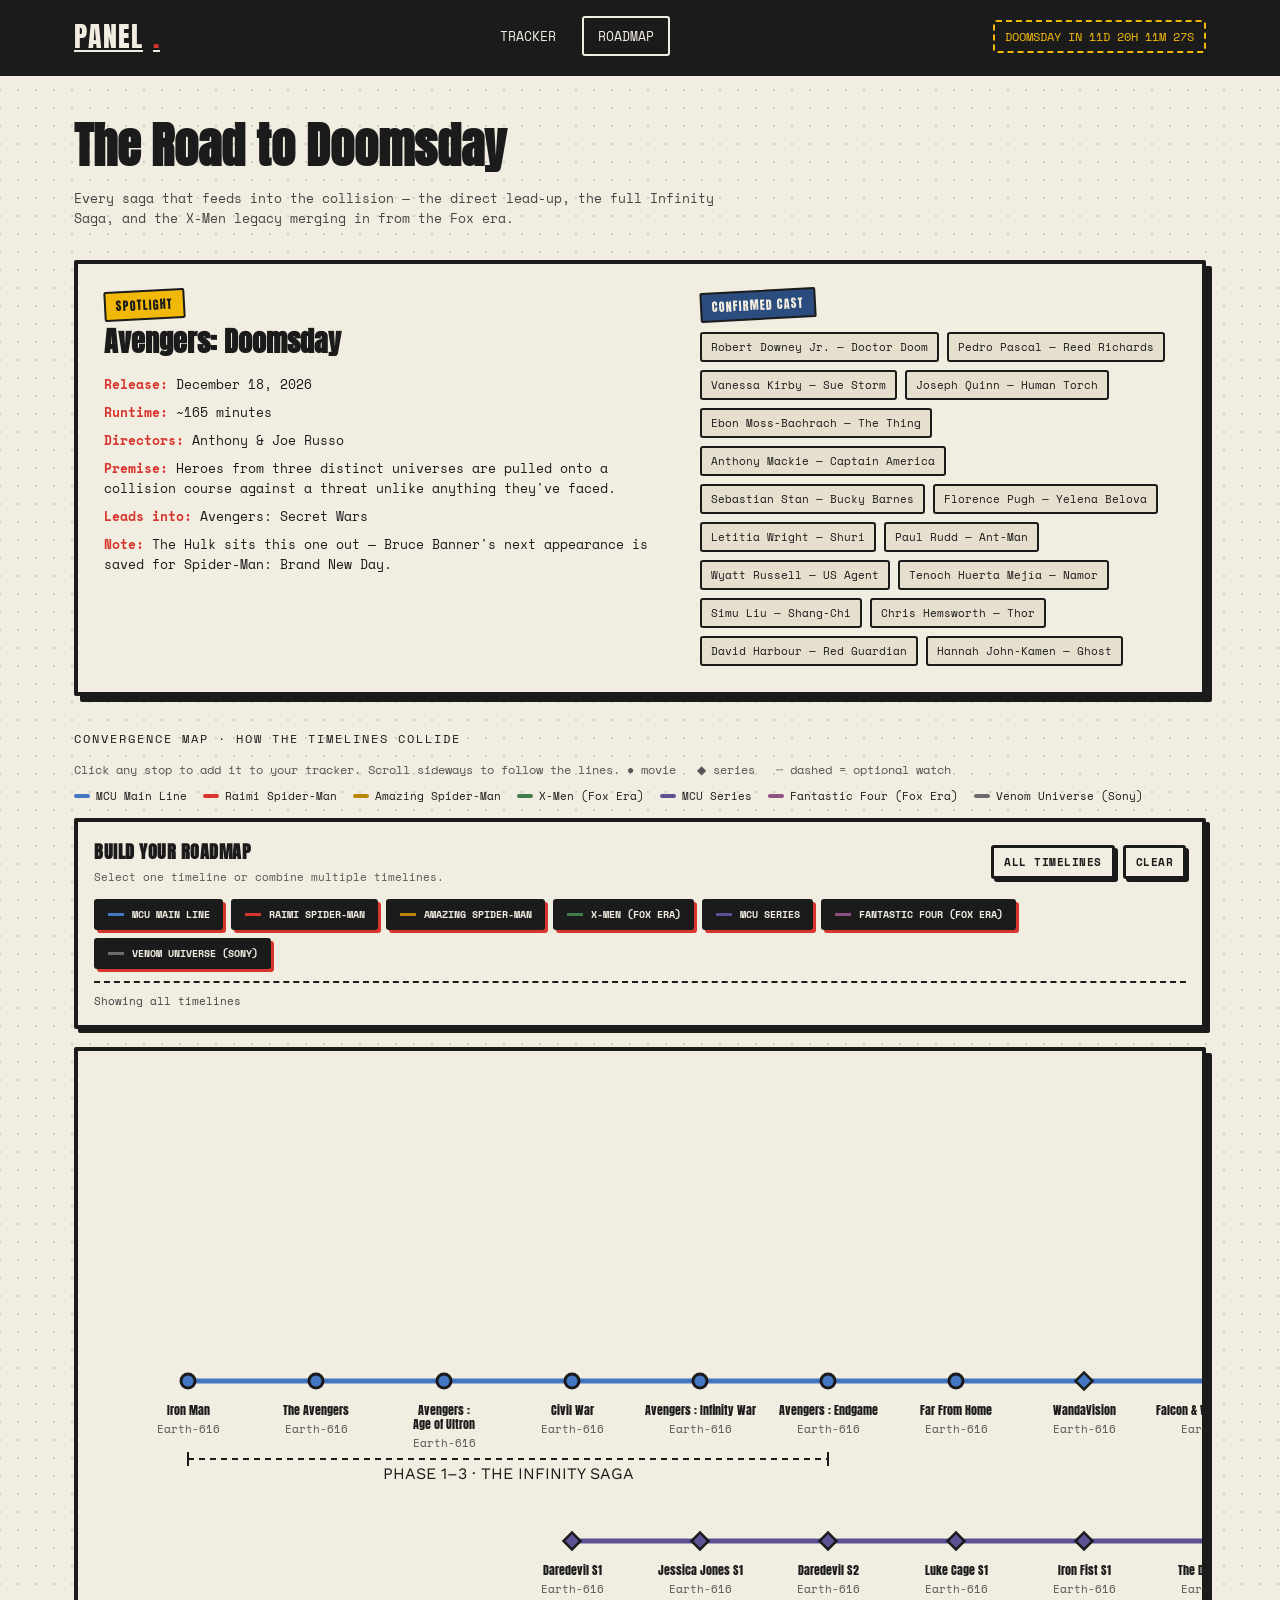
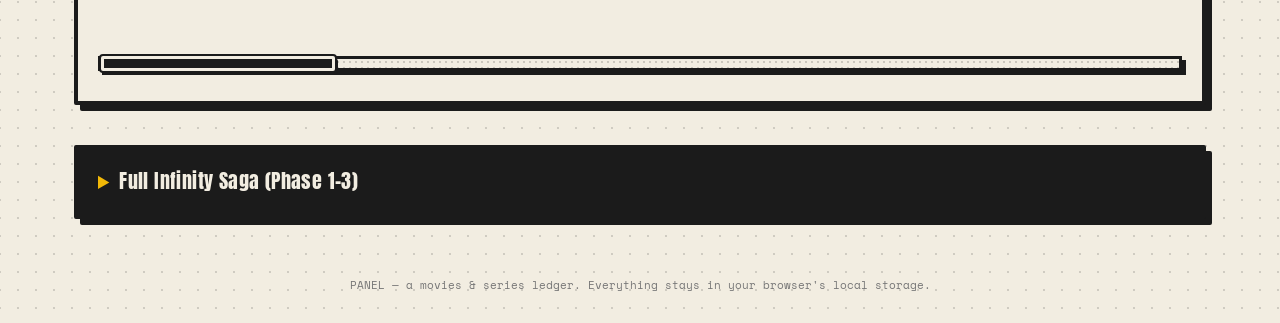
==== commit 55d1e4e3: "Update roadmap.html" ====
--- a/roadmap.html
+++ b/roadmap.html
@@ -822,25 +822,6 @@
 );
 
 
-/* ---------- mouse wheel ---------- */
-
-mapPanel.addEventListener(
-  'wheel',
-  function(e){
-
-    if(
-      Math.abs(e.deltaY) >
-      Math.abs(e.deltaX)
-    ){
-
-      mapPanel.scrollLeft += e.deltaY;
-
-      e.preventDefault();
-    }
-
-  },
-  { passive: false }
-);
 
 
 /* ---------- initial render ---------- */
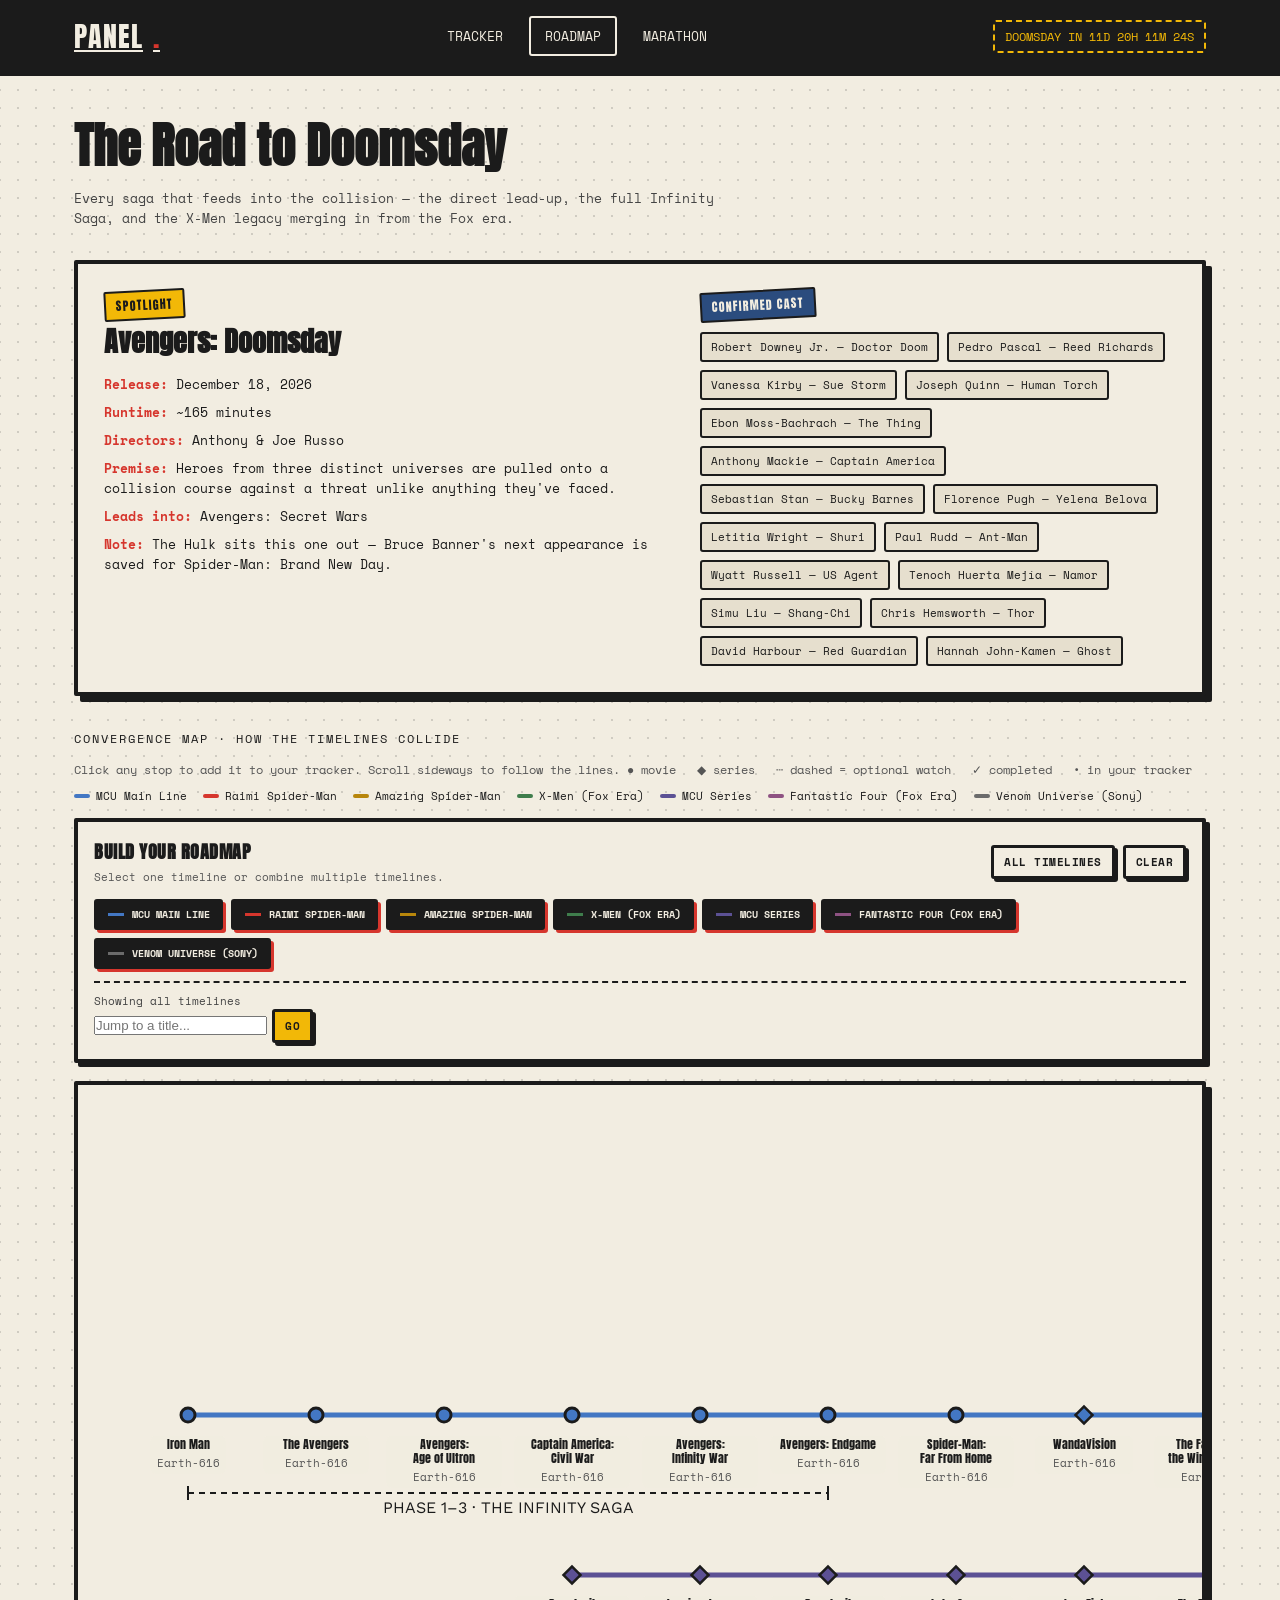
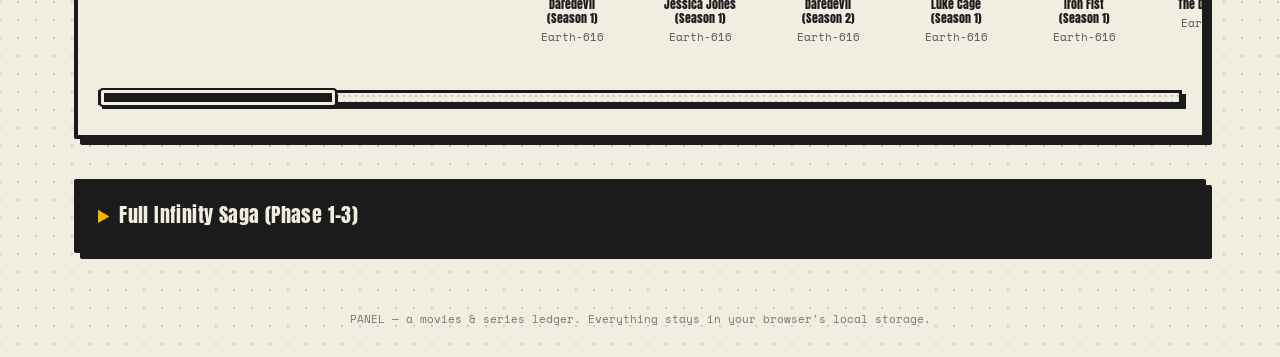
==== commit 14725d5d: "Update roadmap.html" ====
--- a/roadmap.html
+++ b/roadmap.html
@@ -20,6 +20,11 @@
       <a href="roadmap.html"
         onclick="navigateWithTransition('roadmap.html'); return false;">
         ROADMAP
+      </a>
+
+      <a href="marathon.html"
+        onclick="navigateWithTransition('marathon.html'); return false;">
+        MARATHON
       </a>
     </div>
     <div class="mini-countdown" id="miniCountdown">Doomsday in ...</div>
@@ -70,7 +75,7 @@
   </section>
 
   <div class="strip-label">Convergence Map &middot; How the timelines collide</div>
-  <div class="map-hint">Click any stop to add it to your tracker. Scroll sideways to follow the lines. ● movie &nbsp; ◆ series &nbsp; ┄ dashed = optional watch</div>
+  <div class="map-hint">Click any stop to add it to your tracker. Scroll sideways to follow the lines. ● movie &nbsp; ◆ series &nbsp; ┄ dashed = optional watch &nbsp; ✓ completed &nbsp; • in your tracker</div>
   <div class="map-legend">
     <span><i style="background:var(--track-mcu)"></i>MCU Main Line</span>
     <span><i style="background:var(--track-raimi)"></i>Raimi Spider-Man</span>
@@ -94,6 +99,12 @@
     </div>
     <div class="roadmap-timeline-buttons" id="roadmapTimelineButtons"></div>
     <div class="roadmap-selection-status" id="roadmapSelectionStatus"></div>
+
+    <div class="map-search">
+      <input type="text" id="mapSearchInput" list="mapTitleList" placeholder="Jump to a title...">
+      <datalist id="mapTitleList"></datalist>
+      <button type="button" class="btn btn-sm" id="mapSearchBtn">Go</button>
+    </div>
   </div>
 
   <div class="map-scroll">
@@ -141,10 +152,10 @@
 const FANTASTIC_FOUR = ROADMAP_DATA.FANTASTIC_FOUR;
 const VENOM = ROADMAP_DATA.VENOM;
 
-const MERGE_A_IDX = TRUNK.findIndex(x => x.title === 'No Way Home');
+const MERGE_A_IDX = TRUNK.findIndex(x => x.title === 'Spider-Man: No Way Home');
 const MERGE_B_IDX = TRUNK.findIndex(x => x.title === 'Deadpool & Wolverine');
 const MERGE_C_IDX = TRUNK.findIndex(x => x.title === 'Daredevil: Born Again');
-const MERGE_D_IDX = TRUNK.findIndex(x => x.title === 'Fantastic Four');
+const MERGE_D_IDX = TRUNK.findIndex(x => x.title === 'The Fantastic Four: First Steps');
 
 
 const TRUNK_Y = 280, RAIMI_Y = 60, VENOM_Y=220,FANTASTIC_FOUR_Y = 210, AMAZING_Y = 150, XMEN_Y = 420,DAREDEVIL_Y = 440;
@@ -174,7 +185,7 @@
 const svgWidth = trunkX(TRUNK.length - 1) + 120;
 const svgHeight = DAREDEVIL_Y + 100;
 
-const PHASE_END_IDX = TRUNK.findIndex(x => x.title === 'Avengers : Endgame'); // last index covered by the Phase 1-3 bracket
+const PHASE_END_IDX = TRUNK.findIndex(x => x.title === 'Avengers: Endgame'); // last index covered by the Phase 1-3 bracket
 const phaseX1 = trunkX(0), phaseX2 = trunkX(PHASE_END_IDX);
 const phaseY = 358;
 function venomConnection(fromX, fromY, toX, toY){
@@ -195,6 +206,17 @@
   const midY = (fromY + toY) / 2;
   return `M ${fromX} ${fromY} C ${fromX} ${midY} ${fromX} ${midY} ${fromX} ${toY}`;
 }
+let roadmapProgressMap = {};
+
+function refreshRoadmapProgressMap(){
+  roadmapProgressMap = {};
+  loadItems().forEach(it => {
+    if(it && it.title){
+      roadmapProgressMap[it.title.toLowerCase()] = it.status;
+    }
+  });
+}
+
 function nodesSvg(pts, color, labelAbove, stagger){
   return pts.map((p, i) => {
     const title = p.title.replace(/'/g, "\\'");
@@ -259,8 +281,23 @@
                   stroke-width="3"${dash}/>`
           );
 
+    const trackerStatus = roadmapProgressMap[p.title.toLowerCase()];
+    const progressBadge = trackerStatus ? `
+        <circle
+          cx="${p.x + 11}"
+          cy="${p.y - 11}"
+          r="7.5"
+          fill="${trackerStatus === 'completed' ? 'var(--track-mcu)' : 'var(--yellow)'}"
+          stroke="var(--ink)"
+          stroke-width="1.5"
+          class="progress-badge"/>
+        ${trackerStatus === 'completed' ? `
+        <text x="${p.x + 11}" y="${p.y - 8}" text-anchor="middle" class="progress-badge-check">&#10003;</text>
+        ` : ''}
+      ` : '';
+
     return `
-      <g class="map-node"
+      <g class="map-node" data-title="${title}"
         onclick="openRoadmapDetails('${title}', '${p.year}', '${isSeries ? 'series' : 'movie'}', '${p.universe}', ${p.hero ? 'true' : 'false'}, ${isOptional ? 'true' : 'false'},'${safeDescription}',${safeMustWatch})">
 
         ${p.hero ? `
@@ -339,6 +376,8 @@
           y="${universeY + 13}"
           text-anchor="middle">optional</text>
         ` : ''}
+
+        ${progressBadge}
 
       </g>`;
   }).join('');
@@ -389,11 +428,36 @@
   }
 };
 
-const roadmapSelection = new Set(Object.keys(ROADMAP_LAYERS));
+const ROADMAP_SELECTION_KEY = 'panel_roadmap_selection';
+
+function loadSavedRoadmapSelection(){
+  try{
+    const raw = localStorage.getItem(ROADMAP_SELECTION_KEY);
+    if(!raw) return new Set(Object.keys(ROADMAP_LAYERS));
+    const arr = JSON.parse(raw);
+    const valid = Array.isArray(arr) ? arr.filter(k => ROADMAP_LAYERS[k]) : [];
+    return valid.length ? new Set(valid) : new Set(Object.keys(ROADMAP_LAYERS));
+  }catch(e){
+    return new Set(Object.keys(ROADMAP_LAYERS));
+  }
+}
+
+function saveRoadmapSelection(){
+  try{
+    localStorage.setItem(ROADMAP_SELECTION_KEY, JSON.stringify([...roadmapSelection]));
+  }catch(e){
+    console.error('Could not save timeline selection', e);
+  }
+}
+
+const roadmapSelection = loadSavedRoadmapSelection();
 
 function roadmapSelected(key){
   return roadmapSelection.has(key);
 }
+
+let currentViewMinX = 0;
+let currentViewMinY = 0;
 
 function buildRoadmapSvg(){
   const selectedKeys = Object.keys(ROADMAP_LAYERS).filter(roadmapSelected);
@@ -470,6 +534,9 @@
     paths.push(`<line x1="${phaseX2}" y1="${phaseY-7}" x2="${phaseX2}" y2="${phaseY+7}" stroke="var(--ink)" stroke-width="2"/>`);
     paths.push(`<text x="${(phaseX1+phaseX2)/2}" y="${phaseY+20}" text-anchor="middle" class="phase-label" fill="var(--ink)">PHASE 1–3 · THE INFINITY SAGA</text>`);
   }
+
+  currentViewMinX = viewMinX;
+  currentViewMinY = viewMinY;
 
   return `
     <svg
@@ -510,6 +577,8 @@
 
 function renderRoadmap(){
 
+  refreshRoadmapProgressMap();
+
   const mapPanel =
     document.getElementById('mapPanel');
 
@@ -524,6 +593,8 @@
 }
 
 const roadmapButtonContainer = document.getElementById('roadmapTimelineButtons');
+
+const roadmapEarnedBadgeKeys = new Set(computeCompletionBadges().map(b => b.key));
 
 roadmapButtonContainer.innerHTML = Object.entries(ROADMAP_LAYERS).map(([key, layer]) => `
   <button
@@ -534,6 +605,7 @@
   >
     <i style="background:${layer.color}"></i>
     <span>${layer.label}</span>
+    ${roadmapEarnedBadgeKeys.has(key) ? '<span class="badge-complete">✓ COMPLETE</span>' : ''}
   </button>
 `).join('');
 
@@ -549,16 +621,19 @@
     roadmapSelection.add(key);
   }
 
+  saveRoadmapSelection();
   renderRoadmap();
 });
 
 document.getElementById('roadmapSelectAll').addEventListener('click', () => {
   Object.keys(ROADMAP_LAYERS).forEach(key => roadmapSelection.add(key));
+  saveRoadmapSelection();
   renderRoadmap();
 });
 
 document.getElementById('roadmapClearAll').addEventListener('click', () => {
   roadmapSelection.clear();
+  saveRoadmapSelection();
   renderRoadmap();
 });
 
@@ -850,6 +925,84 @@
 
 setTimeout(updateComicScrollbar, 100);
 setTimeout(updateComicScrollbar, 500);
+
+/* =====================================================
+   SEARCH / JUMP ON MAP
+   ===================================================== */
+
+function allRoadmapPoints(){
+  return Object.values(ROADMAP_LAYERS).flatMap(l => l.points);
+}
+
+function layerKeyForPoint(point){
+  return Object.keys(ROADMAP_LAYERS).find(k => ROADMAP_LAYERS[k].points.includes(point));
+}
+
+function highlightMapNode(title){
+  if(typeof CSS === 'undefined' || !CSS.escape) return;
+  const g = mapPanel.querySelector(`[data-title="${CSS.escape(title)}"]`);
+  if(!g) return;
+  g.classList.add('map-node-highlight');
+  setTimeout(() => g.classList.remove('map-node-highlight'), 1700);
+}
+
+function jumpToRoadmapTitle(query){
+  const q = (query || '').trim().toLowerCase();
+  if(!q){
+    showToast('Type a title to jump to');
+    return;
+  }
+
+  const points = allRoadmapPoints();
+  let match = points.find(p => p.title.toLowerCase() === q);
+  if(!match) match = points.find(p => p.title.toLowerCase().includes(q));
+
+  if(!match){
+    showToast(`No title matching "${query}" found`);
+    return;
+  }
+
+  // Make sure the timeline that title belongs to is actually visible
+  const layerKey = layerKeyForPoint(match);
+  let selectionChanged = false;
+  if(layerKey && !roadmapSelected(layerKey)){
+    roadmapSelection.add(layerKey);
+    selectionChanged = true;
+  }
+
+  if(selectionChanged) saveRoadmapSelection();
+
+  renderRoadmap();
+
+  requestAnimationFrame(() => {
+    const targetX = (match.x - currentViewMinX) - (mapPanel.clientWidth / 2);
+    mapPanel.scrollTo({ left: Math.max(0, targetX), behavior: 'smooth' });
+    setTimeout(() => highlightMapNode(match.title), 300);
+  });
+}
+
+const mapSearchInput = document.getElementById('mapSearchInput');
+const mapSearchBtn = document.getElementById('mapSearchBtn');
+const mapTitleList = document.getElementById('mapTitleList');
+
+if(mapTitleList){
+  const uniqueTitles = [...new Set(allRoadmapPoints().map(p => p.title))].sort();
+  mapTitleList.innerHTML = uniqueTitles
+    .map(t => `<option value="${t.replace(/"/g, '&quot;')}">`)
+    .join('');
+}
+
+if(mapSearchBtn){
+  mapSearchBtn.addEventListener('click', () => jumpToRoadmapTitle(mapSearchInput.value));
+}
+if(mapSearchInput){
+  mapSearchInput.addEventListener('keydown', (e) => {
+    if(e.key === 'Enter'){
+      e.preventDefault();
+      jumpToRoadmapTitle(mapSearchInput.value);
+    }
+  });
+}
 
 /* -------- Track A: Infinity Saga -------- */
 
--- a/style.css
+++ b/style.css
@@ -1731,6 +1731,11 @@
   text-shadow:
     3px 3px 0 var(--doom-green);
 }
+.hero-modal .must-watch-before-title{
+  border-top-color: var(--cream);
+  color:var(--cream);
+  font-weight: 400;
+}
 
 .hero-modal .roadmap-detail-kicker{
   background:var(--red);
@@ -1808,4 +1813,4 @@
   body.page-transition-in {
     animation: none;
   }
-}+}
